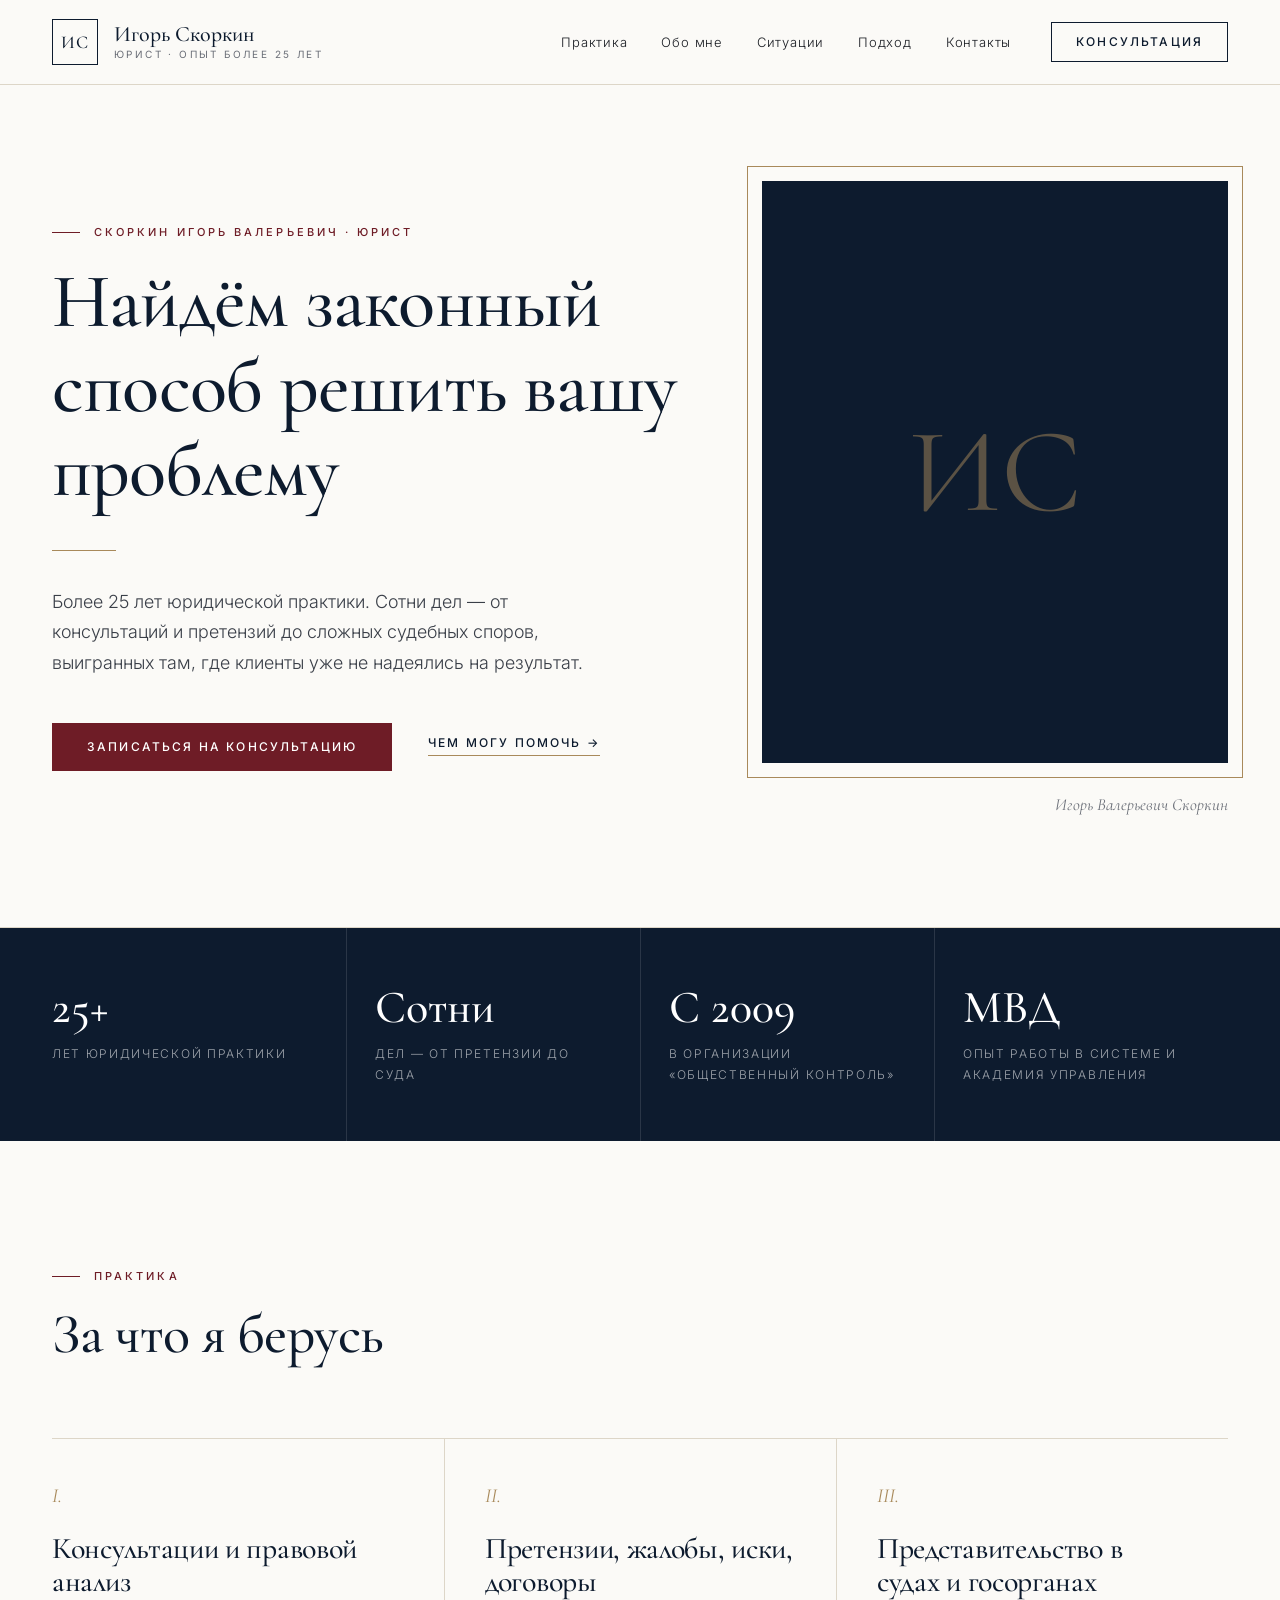
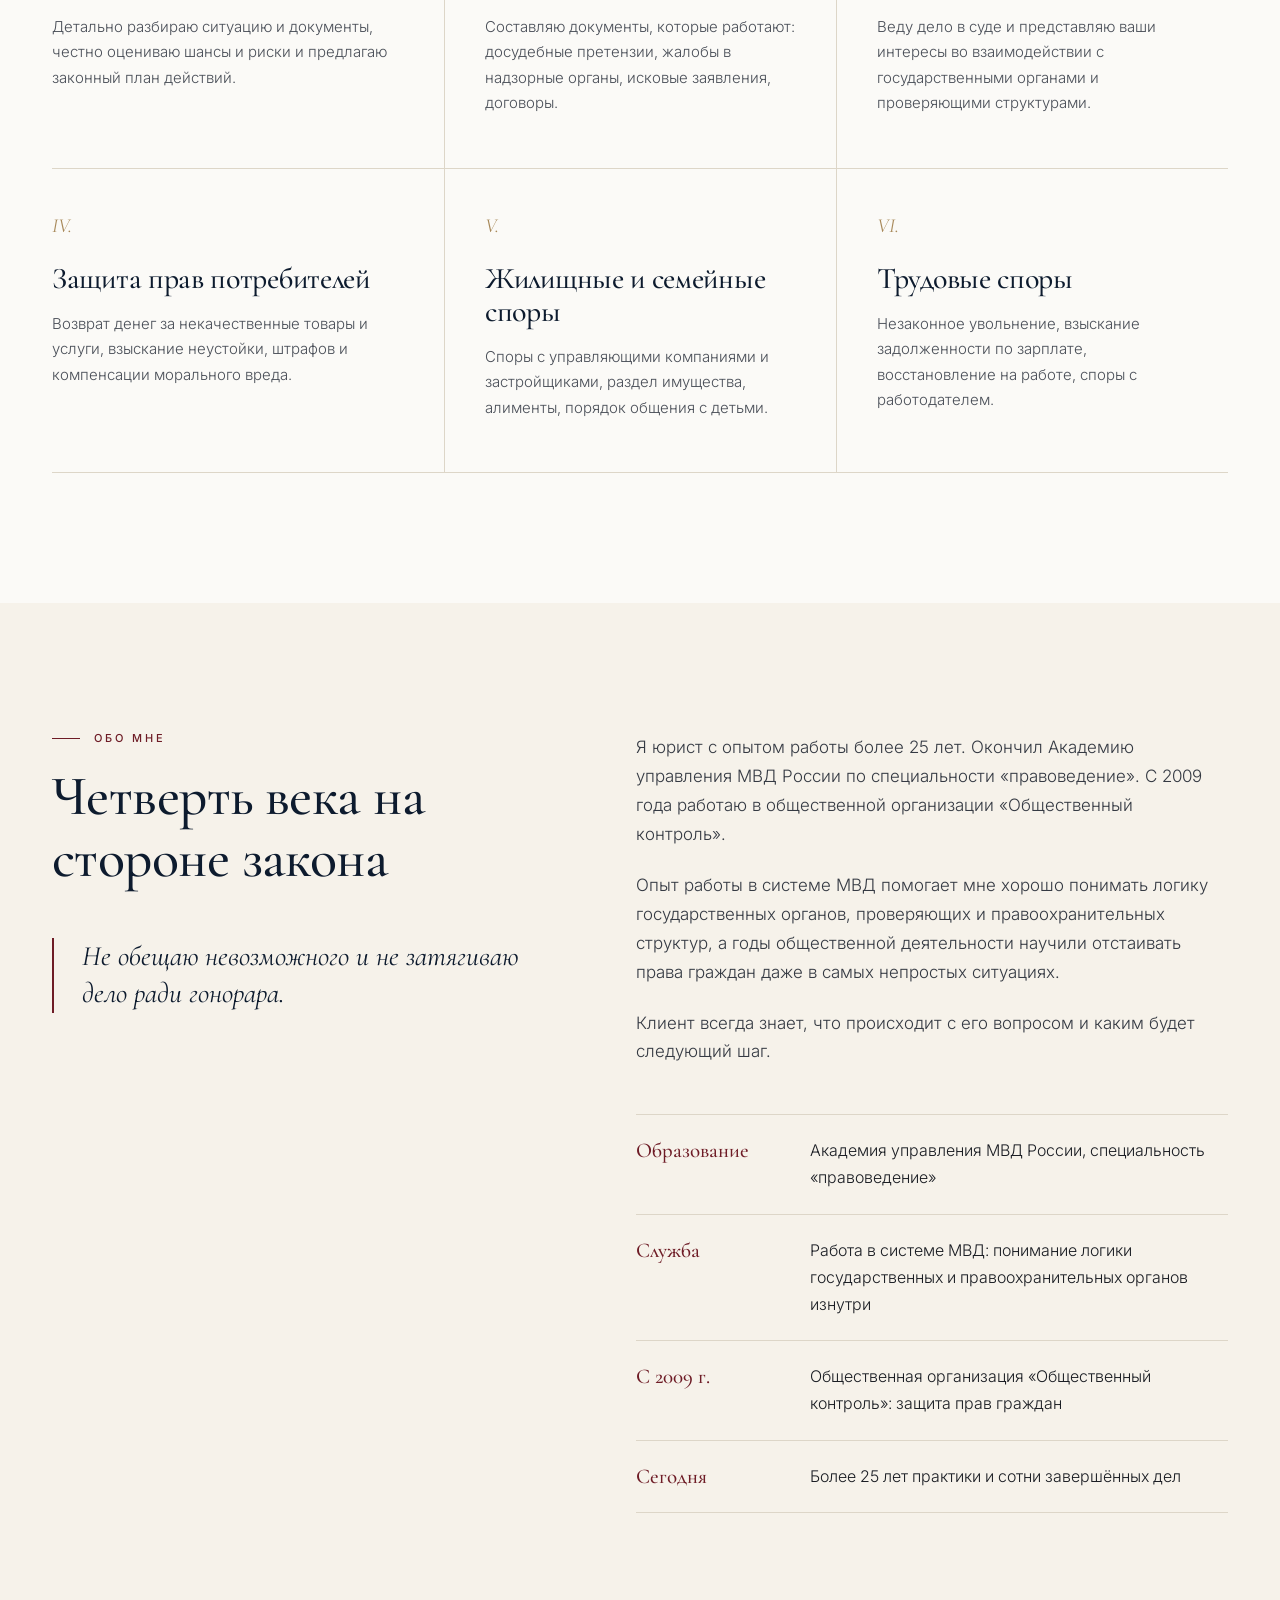
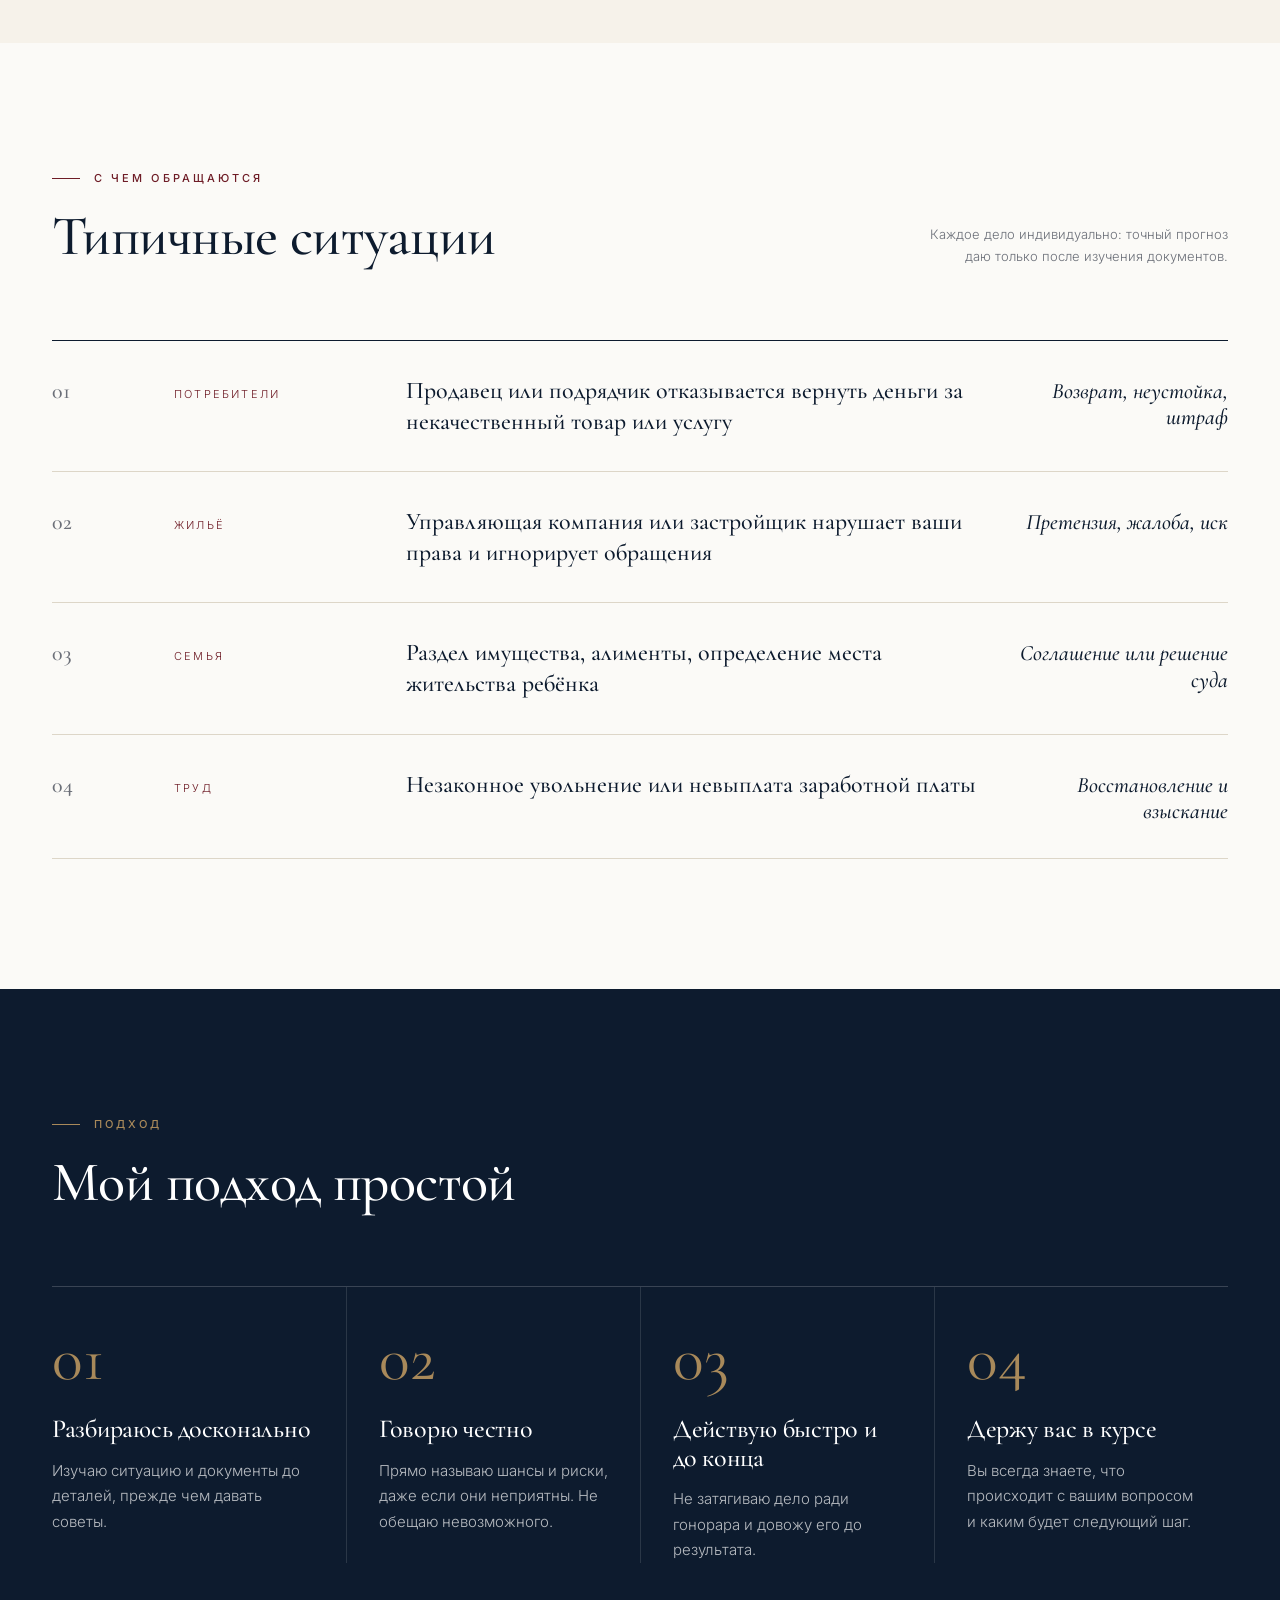
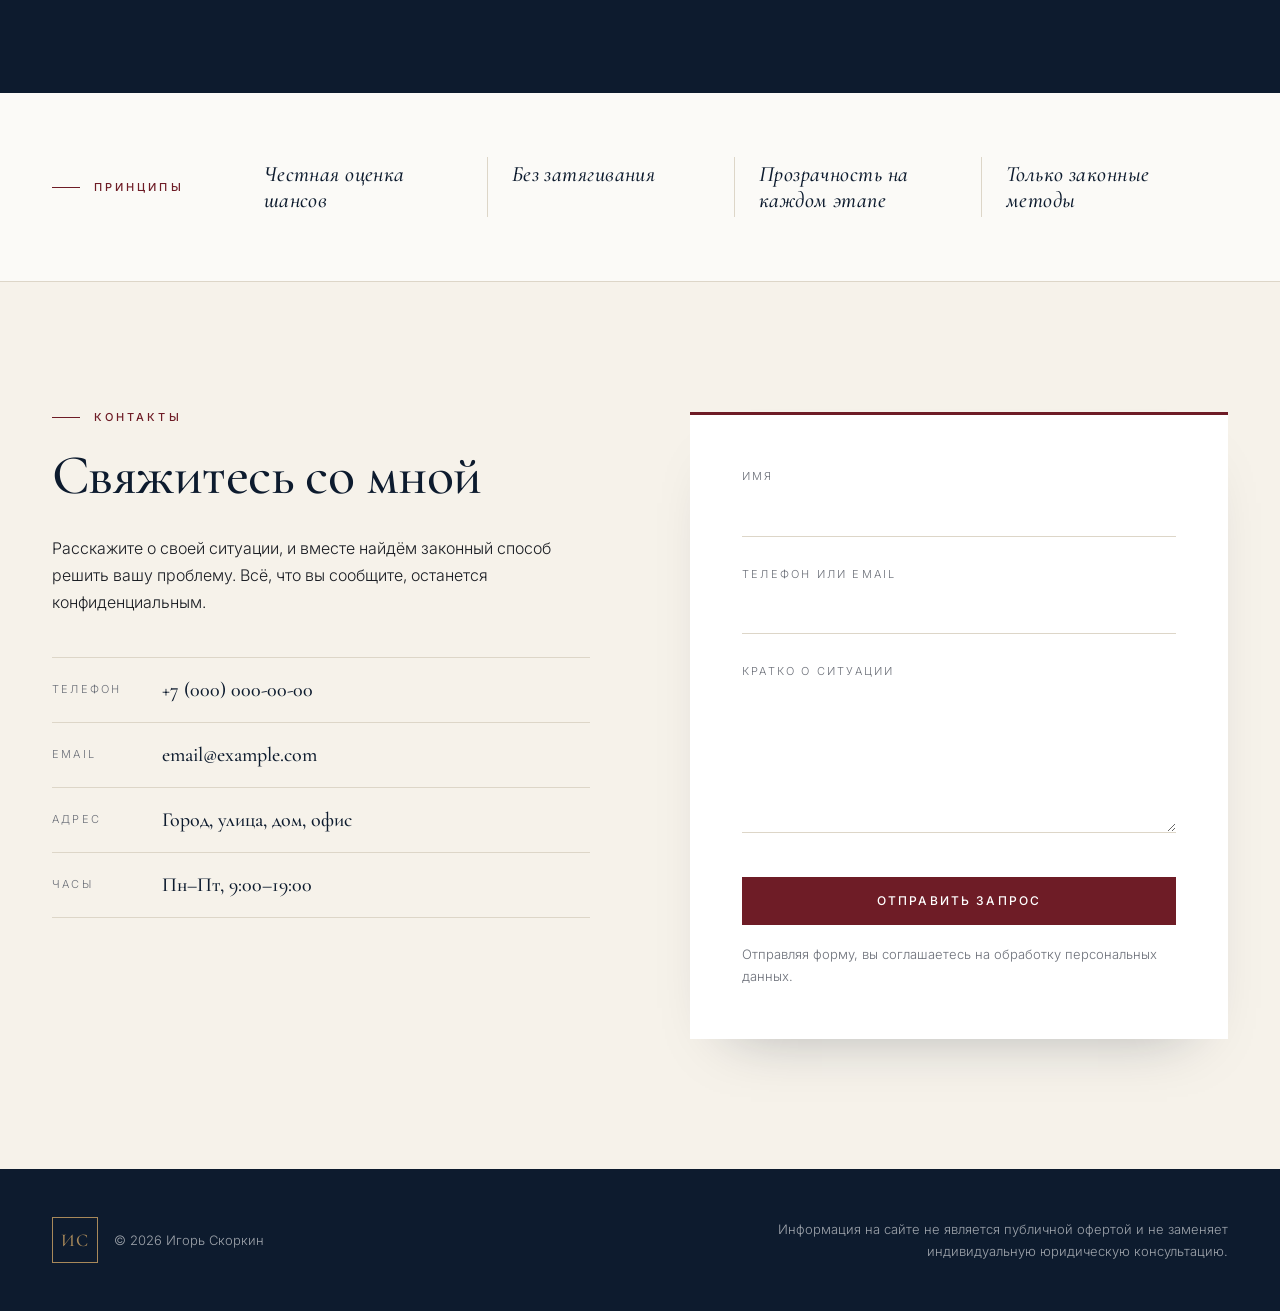
==== index.html @ c6e3b571 "Сайт юриста Скоркина И. В. и админ-панель Co-Authored-By: Claude Opus 5.5 <noreply@anthropic.com> Cl" ====
<!doctype html>
<html lang="ru">
<head>
  <meta charset="utf-8">
  <meta name="viewport" content="width=device-width, initial-scale=1">
  <title>Юрист</title>
  <meta name="description" content="">
  <link rel="preconnect" href="https://fonts.googleapis.com">
  <link rel="preconnect" href="https://fonts.gstatic.com" crossorigin>
  <link href="https://fonts.googleapis.com/css2?family=Cormorant+Garamond:ital,wght@0,400;0,500;0,600;1,400;1,500&family=Inter:wght@300;400;500;600&display=swap" rel="stylesheet">
  <link rel="stylesheet" href="styles.css">
</head>
<body>
  <header class="topbar" id="top">
    <div class="wrap topbar__inner">
      <a href="#top" class="brand">
        <span class="brand__mono" data-bind="brand.monogram"></span>
        <span class="brand__text">
          <span class="brand__name" data-bind="brand.name"></span>
          <span class="brand__tag" data-bind="brand.tagline"></span>
        </span>
      </a>
      <nav class="nav" id="nav">
        <a href="#practice">Практика</a>
        <a href="#about">Обо мне</a>
        <a href="#cases">Ситуации</a>
        <a href="#approach">Подход</a>
        <a href="#contact">Контакты</a>
      </nav>
      <a class="btn btn--ghost topbar__cta" href="#contact">Консультация</a>
      <button class="burger" aria-label="Меню" id="burger"><span></span><span></span></button>
    </div>
  </header>

  <main>
    <section class="hero">
      <div class="wrap hero__grid">
        <div class="hero__copy">
          <p class="eyebrow" data-bind="hero.eyebrow"></p>
          <h1 class="hero__title" data-bind="hero.title"></h1>
          <div class="rule rule--accent"></div>
          <p class="hero__lead" data-bind="hero.lead"></p>
          <div class="hero__actions">
            <a class="btn btn--primary" href="#contact" data-bind="hero.cta_primary"></a>
            <a class="link-arrow" href="#practice" data-bind="hero.cta_secondary"></a>
          </div>
        </div>
        <figure class="hero__portrait">
          <div class="portrait">
            <img id="portrait" alt="" data-bind-src="hero.photo">
            <div class="portrait__fallback" data-bind="brand.monogram"></div>
          </div>
          <figcaption data-bind="hero.photo_caption"></figcaption>
        </figure>
      </div>
    </section>

    <section class="stats">
      <div class="wrap stats__grid" id="stats"></div>
    </section>

    <section class="section" id="practice">
      <div class="wrap">
        <div class="section__head">
          <p class="eyebrow" data-bind="practice.eyebrow"></p>
          <h2 data-bind="practice.title"></h2>
        </div>
        <div class="practice" id="practice-list"></div>
      </div>
    </section>

    <section class="section section--ivory" id="about">
      <div class="wrap about">
        <div class="about__side">
          <p class="eyebrow" data-bind="about.eyebrow"></p>
          <h2 data-bind="about.title"></h2>
          <blockquote class="quote" data-bind="about.quote"></blockquote>
        </div>
        <div class="about__main">
          <div id="about-text" class="prose"></div>
          <ol class="timeline" id="credentials"></ol>
        </div>
      </div>
    </section>

    <section class="section" id="cases">
      <div class="wrap">
        <div class="section__head section__head--split">
          <div>
            <p class="eyebrow" data-bind="cases.eyebrow"></p>
            <h2 data-bind="cases.title"></h2>
          </div>
          <p class="muted small" data-bind="cases.note"></p>
        </div>
        <div class="cases" id="cases-list"></div>
      </div>
    </section>

    <section class="section section--navy" id="approach">
      <div class="wrap">
        <div class="section__head">
          <p class="eyebrow eyebrow--light" data-bind="approach.eyebrow"></p>
          <h2 data-bind="approach.title"></h2>
        </div>
        <div class="steps" id="steps"></div>
      </div>
    </section>

    <section class="recognition">
      <div class="wrap recognition__inner">
        <p class="eyebrow" data-bind="recognition.eyebrow"></p>
        <div class="recognition__list" id="recognition"></div>
      </div>
    </section>

    <section class="section section--ivory" id="contact">
      <div class="wrap contact">
        <div class="contact__info">
          <p class="eyebrow" data-bind="contact.eyebrow"></p>
          <h2 data-bind="contact.title"></h2>
          <p class="prose" data-bind="contact.text"></p>
          <dl class="contact__list">
            <dt>Телефон</dt><dd><a data-bind="brand.phone" data-bind-href="tel:brand.phone"></a></dd>
            <dt>Email</dt><dd><a data-bind="brand.email" data-bind-href="mailto:brand.email"></a></dd>
            <dt>Адрес</dt><dd data-bind="contact.address"></dd>
            <dt>Часы</dt><dd data-bind="contact.hours"></dd>
          </dl>
        </div>
        <form class="form" id="form">
          <label><span>Имя</span><input name="name" required autocomplete="name"></label>
          <label><span>Телефон или email</span><input name="contact" required></label>
          <label><span>Кратко о ситуации</span><textarea name="message" rows="5"></textarea></label>
          <button class="btn btn--primary" type="submit" data-bind="contact.form_button"></button>
          <p class="muted small">Отправляя форму, вы соглашаетесь на обработку персональных данных.</p>
        </form>
      </div>
    </section>
  </main>

  <footer class="footer">
    <div class="wrap footer__inner">
      <div class="footer__brand">
        <span class="brand__mono brand__mono--light" data-bind="brand.monogram"></span>
        <span>© <span id="year"></span> <span data-bind="brand.name"></span></span>
      </div>
      <p class="footer__disc" data-bind="footer.disclaimer"></p>
    </div>
  </footer>

  <script src="app.js"></script>
</body>
</html>
---- styles.css ----
/* Палитра: глубокий тёмно-синий, оксблад (бордо), слоновая кость, латунь */
:root {
  --navy: #0d1b2e;
  --navy-2: #142640;
  --oxblood: #6e1c26;
  --oxblood-2: #85232f;
  --brass: #a8895a;
  --ivory: #f6f2ea;
  --paper: #fbfaf7;
  --ink: #1a1d23;
  --muted: #6b6f78;
  --line: #ddd6c8;
  --serif: "Cormorant Garamond", "Times New Roman", serif;
  --sans: "Inter", system-ui, -apple-system, sans-serif;
}

* { box-sizing: border-box; }
html { scroll-behavior: smooth; }
body {
  margin: 0;
  background: var(--paper);
  color: var(--ink);
  font: 300 16px/1.7 var(--sans);
  -webkit-font-smoothing: antialiased;
}
img { max-width: 100%; display: block; }
a { color: inherit; }
.stat__value, .case__year, .timeline b, .step__num, .case__result, .contact__list dd { font-variant-numeric: lining-nums; }
h1, h2, h3 { font-family: var(--serif); font-weight: 500; line-height: 1.1; margin: 0; letter-spacing: -.01em; }
h2 { font-size: clamp(36px, 4.4vw, 56px); }

.wrap { max-width: 1240px; margin: 0 auto; padding: 0 32px; }
.muted { color: var(--muted); }
.small { font-size: 13px; }

.eyebrow {
  font: 500 11px/1 var(--sans);
  letter-spacing: .28em;
  text-transform: uppercase;
  color: var(--oxblood);
  margin: 0 0 22px;
  display: flex; align-items: center; gap: 14px;
}
.eyebrow::before { content: ""; width: 28px; height: 1px; background: currentColor; }
.eyebrow--light { color: var(--brass); }

.rule { height: 1px; background: var(--line); }
.rule--accent { width: 64px; background: var(--brass); margin: 36px 0; }

/* Кнопки */
.btn {
  display: inline-flex; align-items: center; justify-content: center;
  padding: 17px 34px;
  font: 500 12px/1 var(--sans); letter-spacing: .18em; text-transform: uppercase;
  text-decoration: none; border: 1px solid transparent; cursor: pointer;
  transition: background .3s, color .3s, border-color .3s;
}
.btn--primary { background: var(--oxblood); color: #fff; }
.btn--primary:hover { background: var(--navy); }
.btn--ghost { border-color: var(--navy); color: var(--navy); padding: 13px 24px; }
.btn--ghost:hover { background: var(--navy); color: #fff; }
.link-arrow {
  font: 500 12px/1 var(--sans); letter-spacing: .18em; text-transform: uppercase;
  text-decoration: none; color: var(--navy); padding-bottom: 6px; border-bottom: 1px solid var(--brass);
}
.link-arrow::after { content: " →"; }

/* Шапка */
.topbar {
  position: sticky; top: 0; z-index: 20;
  background: rgba(251, 250, 247, .94);
  backdrop-filter: blur(8px);
  border-bottom: 1px solid var(--line);
}
.topbar__inner { display: flex; align-items: center; gap: 40px; height: 84px; }
.brand { display: flex; align-items: center; gap: 16px; text-decoration: none; }
.brand__mono {
  width: 46px; height: 46px; display: grid; place-items: center;
  border: 1px solid var(--navy); color: var(--navy);
  font: 500 18px/1 var(--serif); letter-spacing: .06em;
}
.brand__mono--light { border-color: var(--brass); color: var(--brass); }
.brand__text { display: flex; flex-direction: column; }
.brand__name { font: 500 22px/1.1 var(--serif); color: var(--navy); }
.brand__tag { font: 400 10px/1.6 var(--sans); letter-spacing: .24em; text-transform: uppercase; color: var(--muted); }
.nav { display: flex; gap: 34px; margin-left: auto; }
.nav a { text-decoration: none; font-size: 13px; letter-spacing: .06em; color: var(--ink); position: relative; padding: 6px 0; }
.nav a::after { content: ""; position: absolute; left: 0; bottom: 0; width: 0; height: 1px; background: var(--oxblood); transition: width .3s; }
.nav a:hover::after { width: 100%; }
.burger { display: none; background: none; border: 0; width: 32px; height: 32px; cursor: pointer; margin-left: auto; }
.burger span { display: block; height: 1px; background: var(--navy); margin: 8px 0; }

/* Первый экран */
.hero { padding: 96px 0 110px; border-bottom: 1px solid var(--line); }
.hero__grid { display: grid; grid-template-columns: 1.15fr .85fr; gap: 80px; align-items: center; }
.hero__title { font-size: clamp(44px, 6vw, 84px); color: var(--navy); font-weight: 500; }
.hero__lead { font-size: 18px; color: #3a3f48; max-width: 540px; margin: 0 0 44px; }
.hero__actions { display: flex; align-items: center; gap: 36px; flex-wrap: wrap; }
.hero__portrait { margin: 0; }
.portrait {
  position: relative; aspect-ratio: 4 / 5; background: var(--navy);
  outline: 1px solid var(--brass); outline-offset: 14px;
}
.portrait img { width: 100%; height: 100%; object-fit: cover; position: relative; z-index: 1; filter: saturate(.92) contrast(1.03); }
.portrait__fallback {
  position: absolute; inset: 0; display: grid; place-items: center;
  font: 400 120px/1 var(--serif); color: var(--brass); opacity: .5;
}
.hero__portrait figcaption {
  margin-top: 30px; font: italic 400 17px/1.4 var(--serif); color: var(--muted); text-align: right;
}

/* Цифры */
.stats { background: var(--navy); color: #fff; }
.stats__grid { display: grid; grid-template-columns: repeat(4, 1fr); }
.stat { padding: 56px 28px; border-left: 1px solid rgba(255,255,255,.12); }
.stat:first-child { border-left: 0; padding-left: 0; }
.stat__value { font: 500 clamp(36px, 3.6vw, 50px)/1 var(--serif); color: #fff; }
.stat__label { margin-top: 14px; font-size: 12px; letter-spacing: .14em; text-transform: uppercase; color: rgba(255,255,255,.6); }

/* Секции */
.section { padding: 130px 0; }
.section--ivory { background: var(--ivory); }
.section--navy { background: var(--navy); color: #fff; }
.section__head { margin-bottom: 72px; max-width: 760px; }
.section__head h2 { color: var(--navy); }
.section--navy .section__head h2 { color: #fff; }
.section__head--split { max-width: none; display: flex; justify-content: space-between; align-items: end; gap: 40px; }
.section__head--split > p { max-width: 300px; text-align: right; margin: 0; }

/* Практика */
.practice { display: grid; grid-template-columns: repeat(3, 1fr); border-top: 1px solid var(--line); }
.practice__item {
  padding: 44px 40px 52px 0; border-bottom: 1px solid var(--line);
  transition: background .3s;
}
.practice__item:not(:nth-child(3n+1)) { padding-left: 40px; border-left: 1px solid var(--line); }
.practice__num { font: italic 400 20px/1 var(--serif); color: var(--brass); }
.practice__item h3 { font-size: 30px; color: var(--navy); margin: 22px 0 16px; }
.practice__item p { margin: 0; color: #4a4f58; font-size: 15px; }

/* Обо мне */
.about { display: grid; grid-template-columns: .9fr 1.1fr; gap: 100px; }
.about h2 { color: var(--navy); }
.quote {
  margin: 48px 0 0; padding-left: 28px; border-left: 2px solid var(--oxblood);
  font: italic 400 28px/1.35 var(--serif); color: var(--navy);
}
.prose p { margin: 0 0 22px; font-size: 17px; color: #353a43; }
.timeline { list-style: none; margin: 48px 0 0; padding: 0; border-top: 1px solid var(--line); }
.timeline li { display: grid; grid-template-columns: 150px 1fr; gap: 24px; padding: 22px 0; border-bottom: 1px solid var(--line); }
.timeline b { font: 500 21px/1.3 var(--serif); color: var(--oxblood); }

/* Дела */
.cases { border-top: 1px solid var(--navy); }
.case {
  display: grid; grid-template-columns: 90px 200px 1fr 220px; gap: 32px; align-items: baseline;
  padding: 34px 0; border-bottom: 1px solid var(--line); transition: padding .3s, background .3s;
}
.case:hover { background: var(--ivory); padding-left: 16px; padding-right: 16px; }
.case__year { font: 500 22px/1 var(--serif); color: var(--muted); }
.case__area { font-size: 11px; letter-spacing: .2em; text-transform: uppercase; color: var(--oxblood); }
.case__title { font: 500 24px/1.3 var(--serif); color: var(--navy); }
.case__result { text-align: right; font: italic 500 22px/1.2 var(--serif); color: var(--navy); }

/* Подход */
.steps { display: grid; grid-template-columns: repeat(4, 1fr); gap: 0; border-top: 1px solid rgba(255,255,255,.18); }
.step { padding: 40px 32px 0 0; }
.step + .step { padding-left: 32px; border-left: 1px solid rgba(255,255,255,.12); }
.step__num { font: 400 64px/1 var(--serif); color: var(--brass); }
.step h3 { font-size: 26px; margin: 24px 0 14px; }
.step p { margin: 0; color: rgba(255,255,255,.7); font-size: 15px; }

/* Признание */
.recognition { padding: 64px 0; border-bottom: 1px solid var(--line); }
.recognition__inner { display: flex; align-items: center; gap: 56px; flex-wrap: wrap; }
.recognition__inner .eyebrow { margin: 0; }
.recognition__list { display: grid; grid-template-columns: repeat(4, 1fr); flex: 1; min-width: 0; }
.recognition__list span + span { border-left: 1px solid var(--line); }
.recognition__list span { padding: 4px 24px; }
.recognition__list span { font: italic 500 22px/1.2 var(--serif); color: var(--navy); letter-spacing: .02em; }

/* Контакты */
.contact { display: grid; grid-template-columns: 1fr 1fr; gap: 100px; }
.contact h2 { color: var(--navy); margin-bottom: 28px; }
.contact__list { display: grid; grid-template-columns: 110px 1fr; margin: 40px 0 0; border-top: 1px solid var(--line); }
.contact__list dt, .contact__list dd { margin: 0; padding: 18px 0; border-bottom: 1px solid var(--line); }
.contact__list dt { font-size: 11px; letter-spacing: .2em; text-transform: uppercase; color: var(--muted); padding-top: 22px; }
.contact__list dd { font: 500 20px/1.4 var(--serif); color: var(--navy); }
.contact__list a { text-decoration: none; }
.form { background: #fff; padding: 52px; border-top: 3px solid var(--oxblood); box-shadow: 0 30px 60px -40px rgba(13,27,46,.35); }
.form label { display: block; margin-bottom: 28px; }
.form label span { display: block; font-size: 11px; letter-spacing: .2em; text-transform: uppercase; color: var(--muted); margin-bottom: 8px; }
.form input, .form textarea {
  width: 100%; border: 0; border-bottom: 1px solid var(--line); background: transparent;
  font: 400 17px/1.5 var(--sans); color: var(--ink); padding: 8px 0; outline: none; resize: vertical;
}
.form input:focus, .form textarea:focus { border-bottom-color: var(--navy); }
.form .btn { width: 100%; margin-top: 8px; }
.form .small { margin: 18px 0 0; }

/* Подвал */
.footer { background: var(--navy); color: rgba(255,255,255,.6); padding: 48px 0; font-size: 13px; }
.footer__inner { display: flex; justify-content: space-between; align-items: center; gap: 32px; flex-wrap: wrap; }
.footer__brand { display: flex; align-items: center; gap: 16px; }
.footer__disc { margin: 0; max-width: 520px; text-align: right; }

/* Появление при прокрутке */
.reveal { opacity: 0; transform: translateY(18px); transition: opacity .9s ease, transform .9s ease; }
.reveal.is-in { opacity: 1; transform: none; }

/* Адаптив */
@media (max-width: 1080px) {
  .nav, .topbar__cta { display: none; }
  .burger { display: block; }
  .nav.is-open {
    display: flex; flex-direction: column; gap: 0;
    position: absolute; top: 84px; left: 0; right: 0; background: var(--paper);
    border-bottom: 1px solid var(--line); padding: 8px 32px 20px;
  }
  .nav.is-open a { padding: 14px 0; border-bottom: 1px solid var(--line); }
  .hero__grid, .about, .contact { grid-template-columns: 1fr; gap: 64px; }
  .hero__portrait { max-width: 460px; }
  .practice { grid-template-columns: 1fr 1fr; }
  .practice__item, .practice__item:not(:nth-child(3n+1)) { padding: 40px 32px 44px 0; border-left: 0; }
  .practice__item:nth-child(2n) { padding-left: 32px; border-left: 1px solid var(--line); }
  .steps { grid-template-columns: 1fr 1fr; gap: 0 0; }
  .step:nth-child(3) { padding-left: 0; border-left: 0; }
  .case { grid-template-columns: 70px 1fr; gap: 8px 20px; }
  .recognition__list { grid-template-columns: 1fr 1fr; flex-basis: 100%; }
  .recognition__list span { padding: 14px 20px 14px 0; border-left: 0 !important; border-bottom: 1px solid var(--line); }
  .case__title, .case__result { grid-column: 2; text-align: left; }
}
@media (max-width: 680px) {
  .wrap { padding: 0 16px; }
  .topbar__inner { height: 72px; }
  .nav.is-open { top: 72px; padding: 8px 16px 20px; }
  .brand__mono { width: 40px; height: 40px; font-size: 16px; }
  .brand__name { font-size: 19px; }
  .hero { padding: 56px 0 72px; }
  .section { padding: 84px 0; }
  .section__head { margin-bottom: 48px; }
  .section__head--split { flex-direction: column; align-items: start; }
  .section__head--split > p { text-align: left; }
  .stats__grid { grid-template-columns: 1fr 1fr; }
  .stat, .stat:first-child { padding: 32px 16px 32px 0; border-left: 0; }
  .stat:nth-child(2n) { padding-left: 16px; border-left: 1px solid rgba(255,255,255,.12); }
  .practice, .steps { grid-template-columns: 1fr; }
  .practice__item, .practice__item:nth-child(2n) { padding: 36px 0; border-left: 0; }
  .step, .step + .step { padding: 32px 0; border-left: 0; border-bottom: 1px solid rgba(255,255,255,.12); }
  .case { grid-template-columns: 1fr; }
  .case__title, .case__result { grid-column: 1; }
  .timeline li { grid-template-columns: 1fr; gap: 4px; }
  .form { padding: 32px 22px; }
  .contact__list { grid-template-columns: 1fr; }
  .contact__list dt { border-bottom: 0; padding-bottom: 0; }
  .footer__disc { text-align: left; }
  .portrait { outline-offset: 8px; }
}
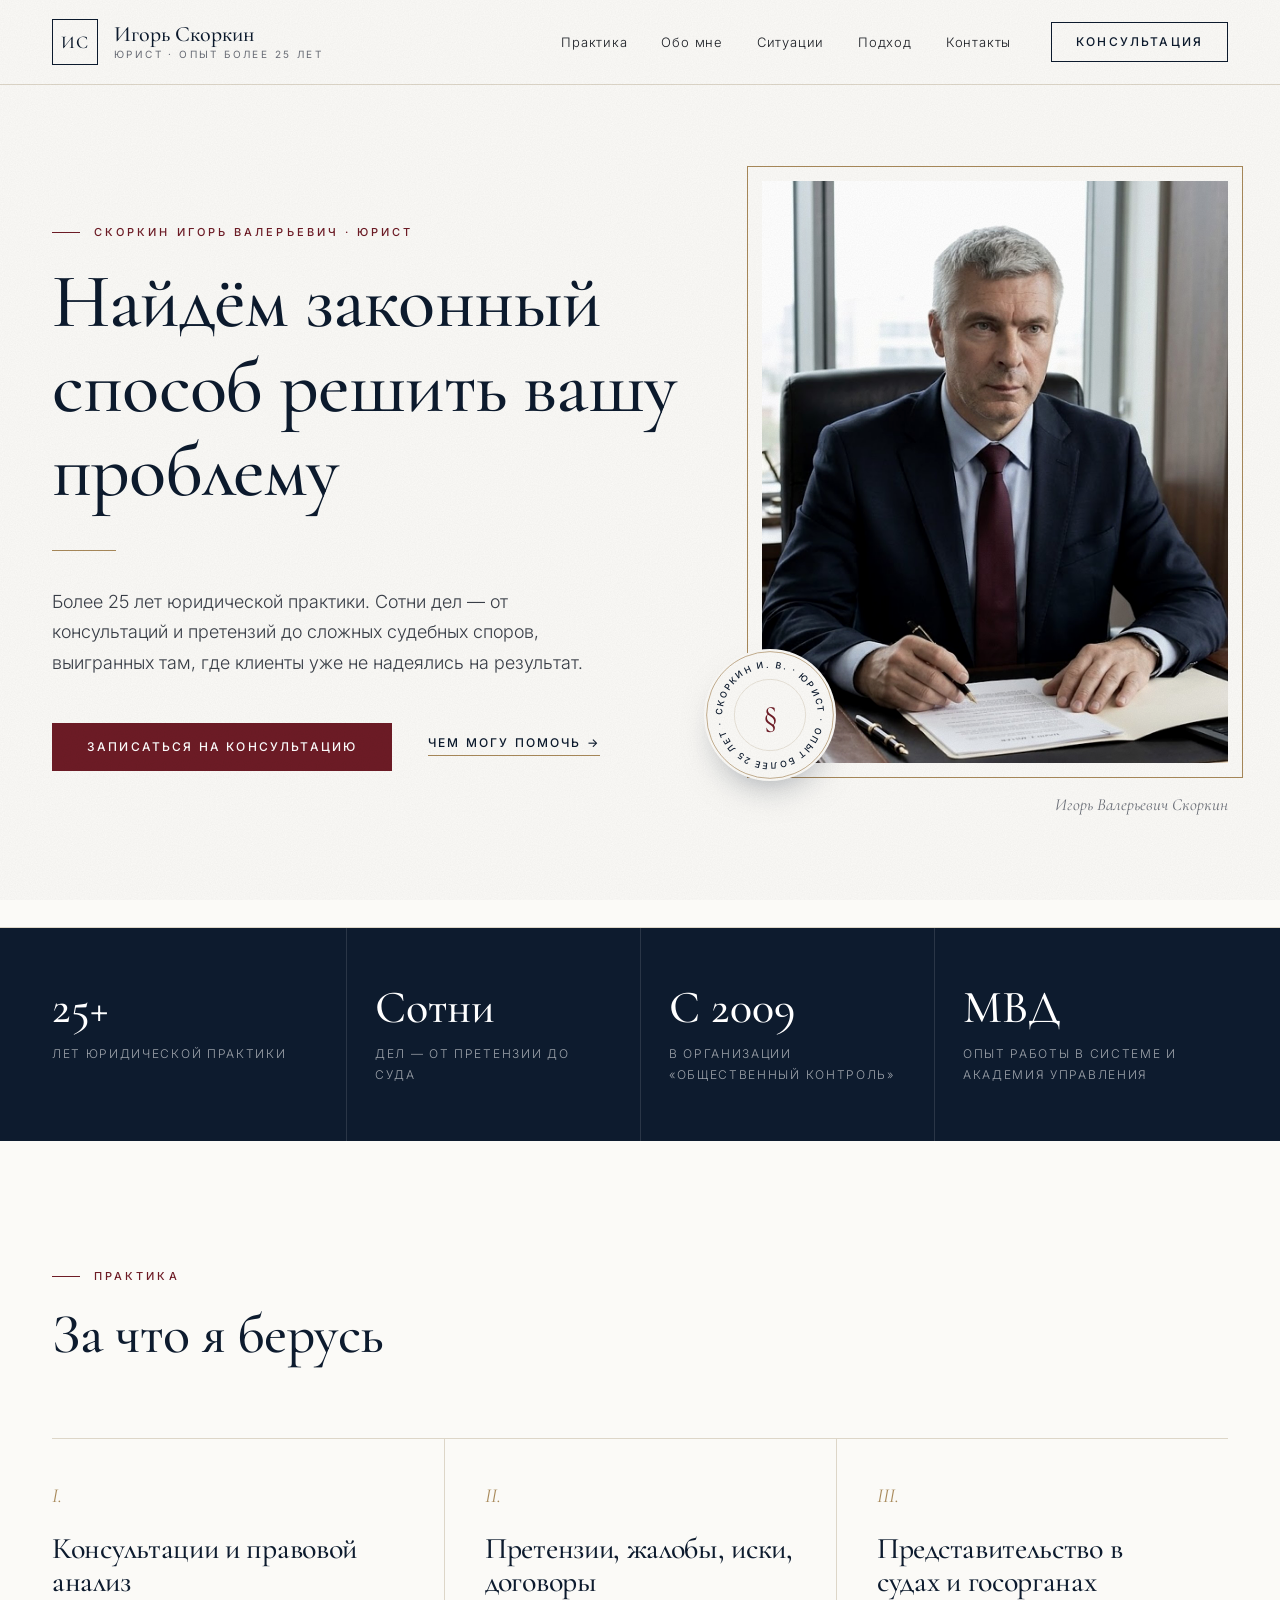
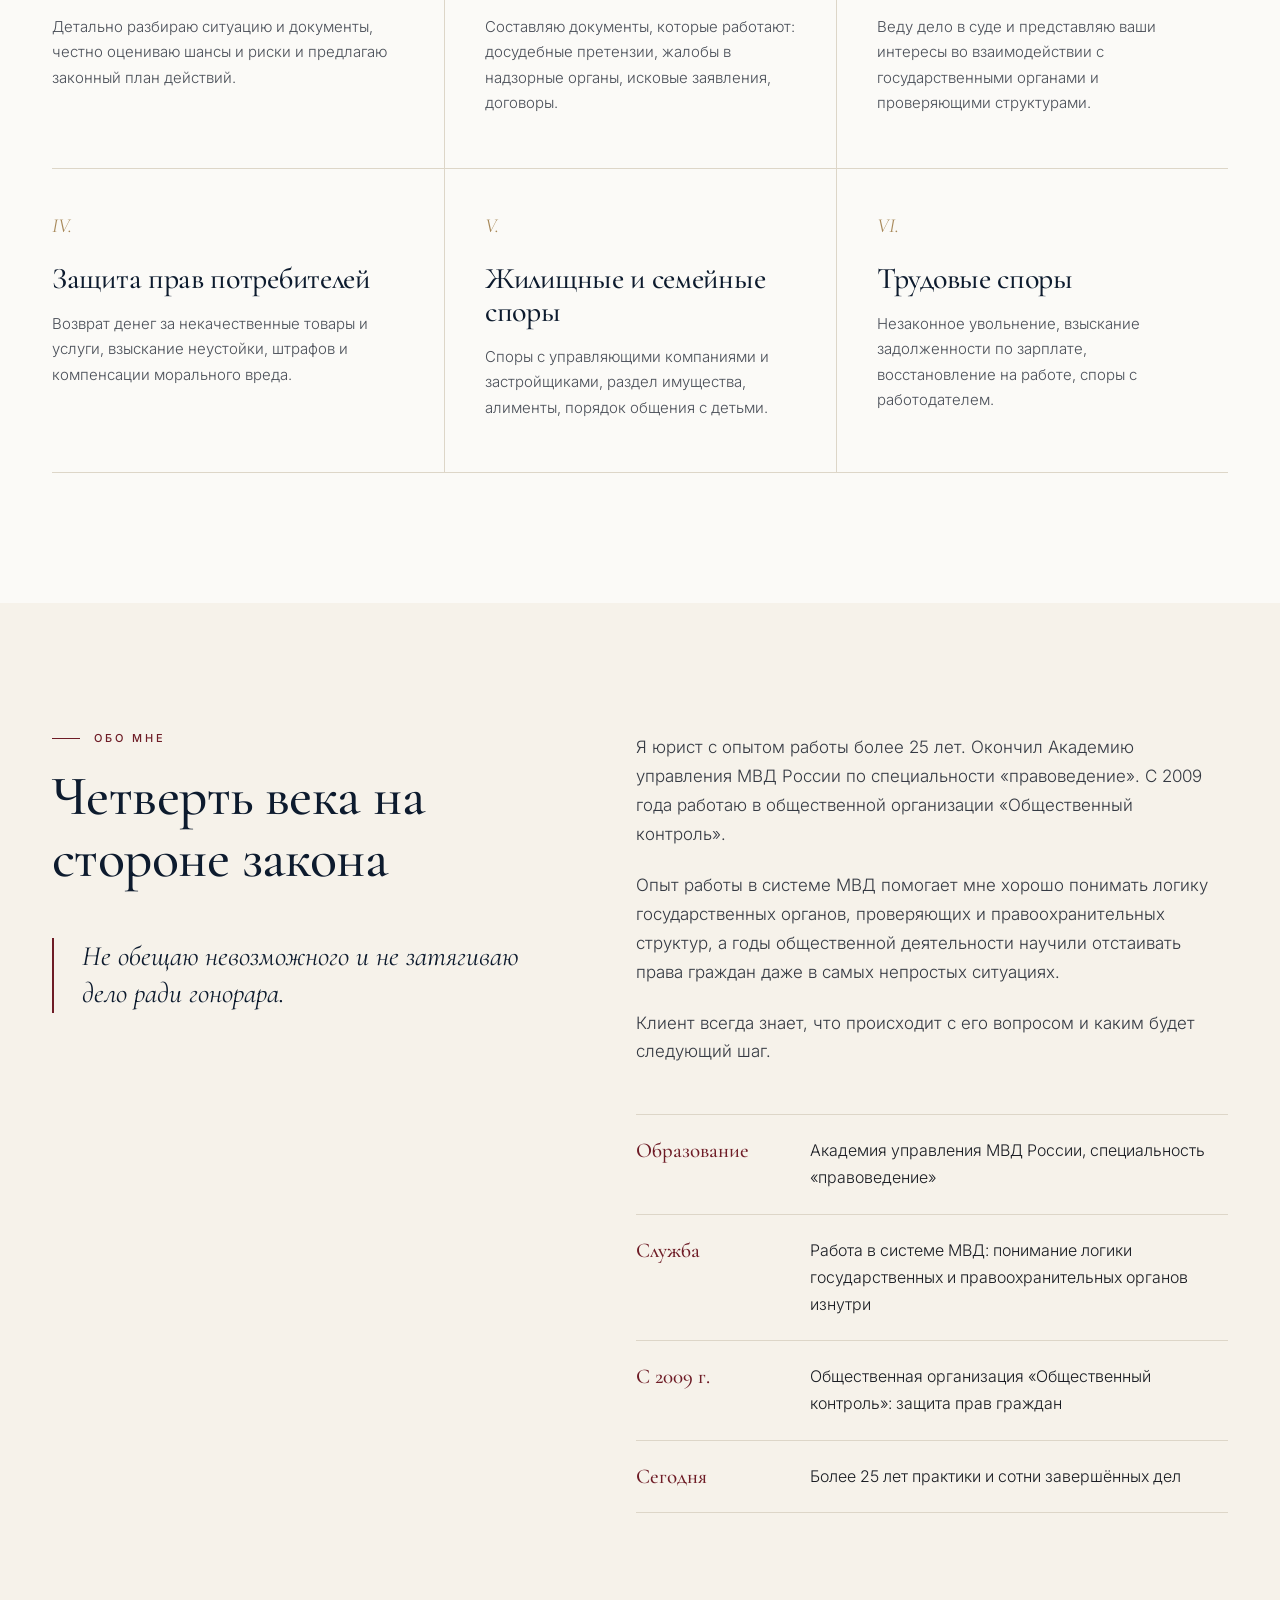
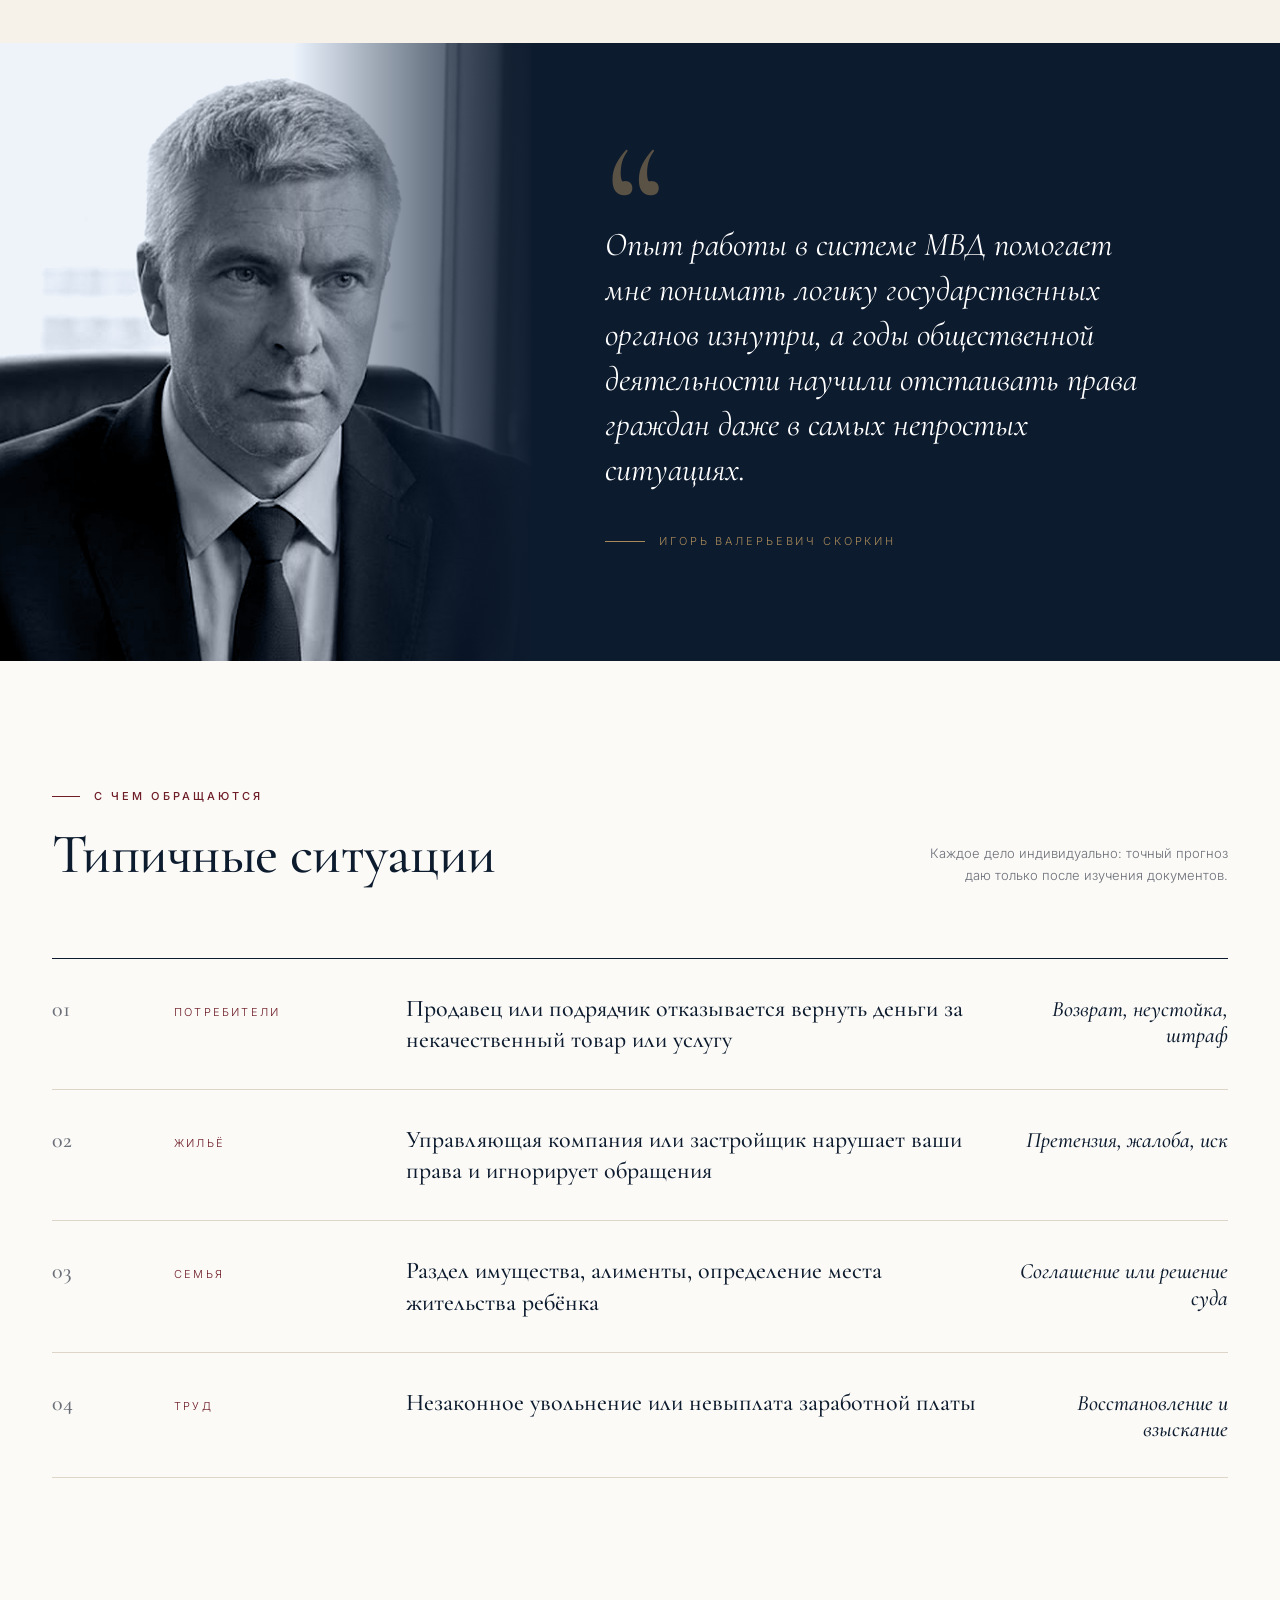
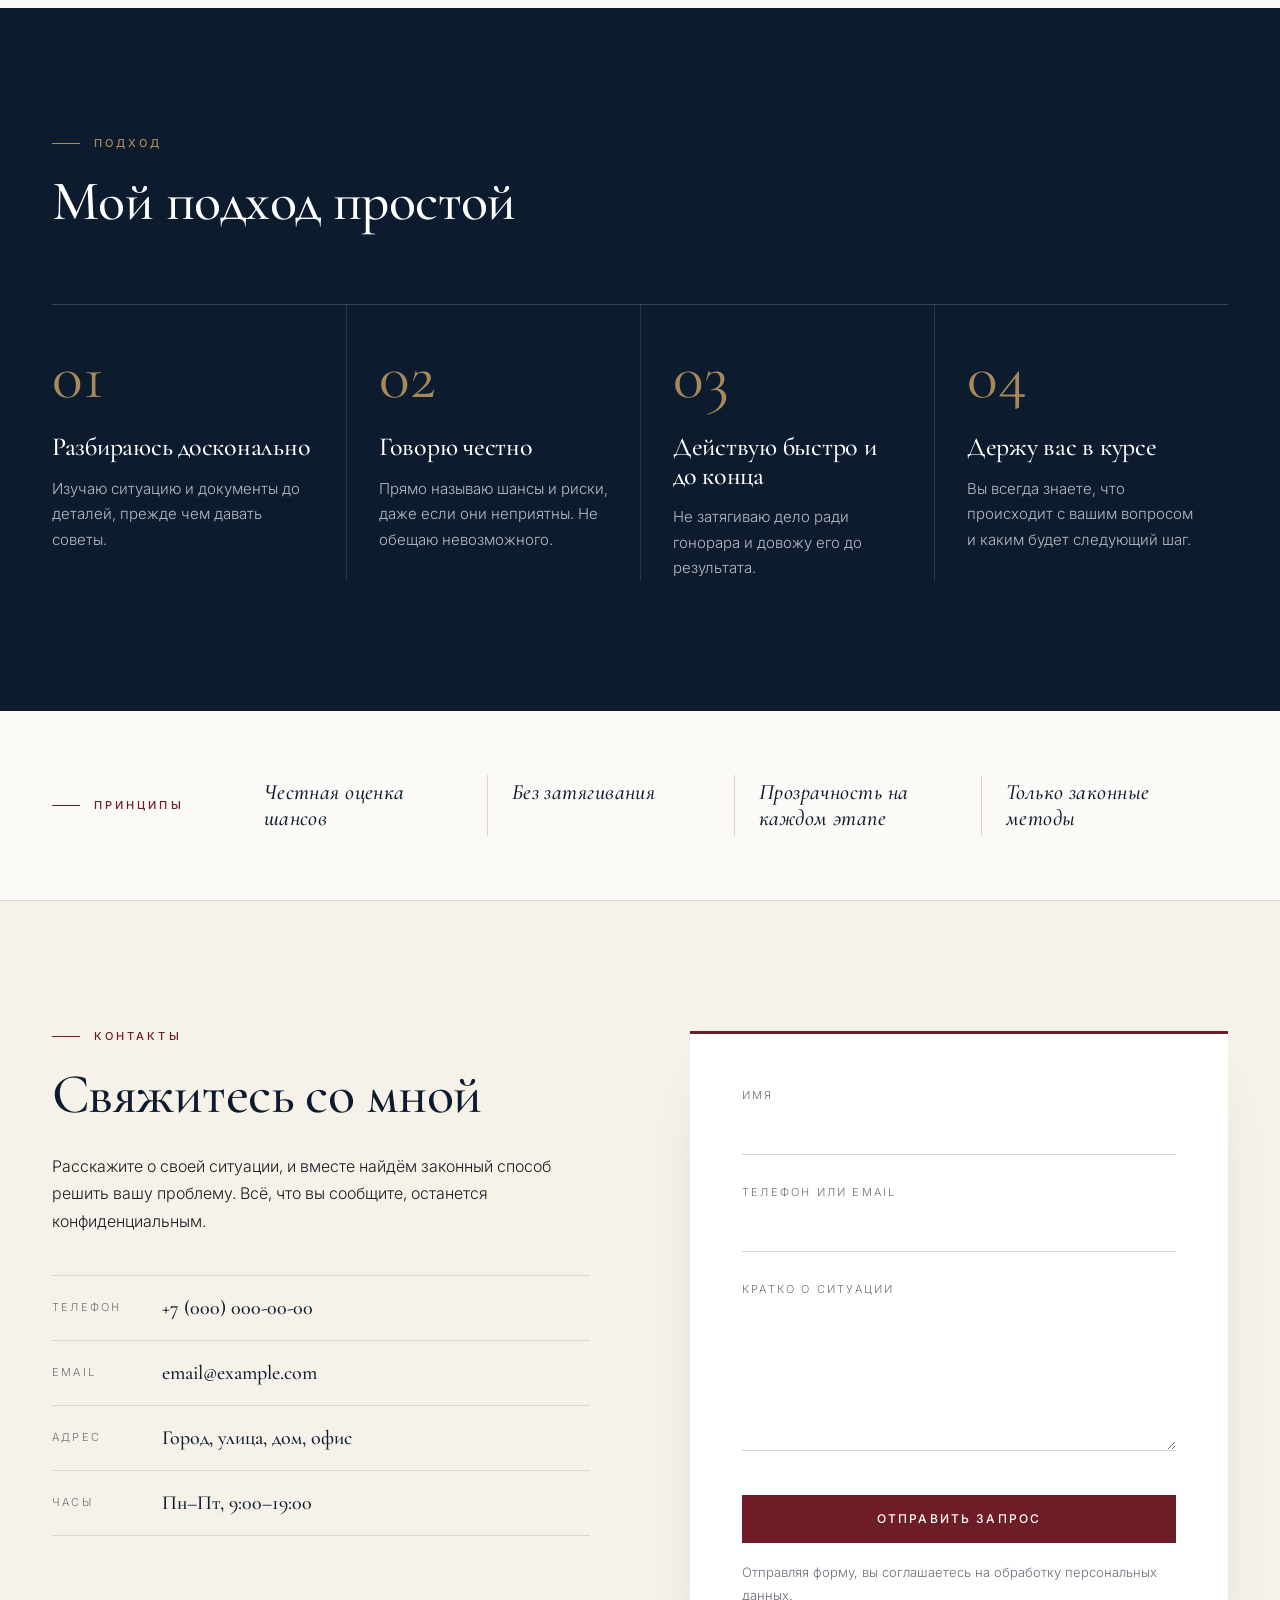
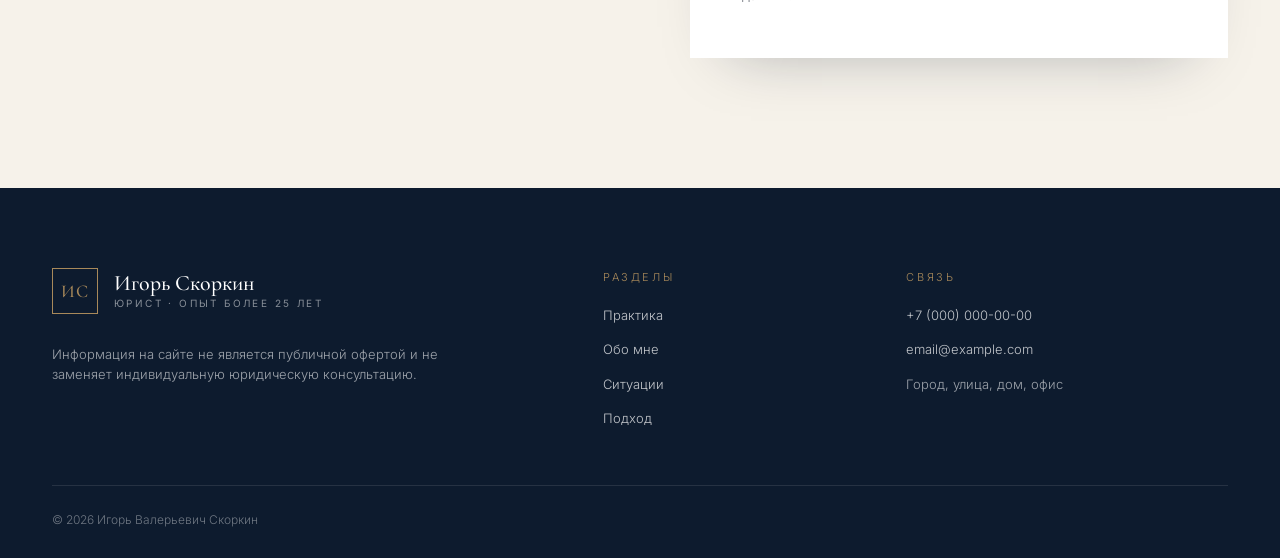
==== commit 6c28b439: "Доработать визуал: печать на портрете, цитата с крупным портретом, подвал, мобильная панель - кругла" ====
--- a/index.html
+++ b/index.html
@@ -2,7 +2,8 @@
 <html lang="ru">
 <head>
   <meta charset="utf-8">
-  <meta name="viewport" content="width=device-width, initial-scale=1">
+  <meta name="viewport" content="width=device-width, initial-scale=1, viewport-fit=cover">
+  <meta name="theme-color" content="#fbfaf7">
   <title>Юрист</title>
   <meta name="description" content="">
   <link rel="preconnect" href="https://fonts.googleapis.com">
@@ -50,6 +51,13 @@
             <img id="portrait" alt="" data-bind-src="hero.photo">
             <div class="portrait__fallback" data-bind="brand.monogram"></div>
           </div>
+          <svg class="seal" viewBox="0 0 200 200" aria-hidden="true">
+            <defs><path id="seal-path" d="M100,100 m-72,0 a72,72 0 1,1 144,0 a72,72 0 1,1 -144,0"/></defs>
+            <circle cx="100" cy="100" r="96" class="seal__ring"/>
+            <circle cx="100" cy="100" r="54" class="seal__ring seal__ring--in"/>
+            <text class="seal__text"><textPath href="#seal-path" id="seal-text"></textPath></text>
+            <text x="100" y="117" text-anchor="middle" class="seal__mark">§</text>
+          </svg>
           <figcaption data-bind="hero.photo_caption"></figcaption>
         </figure>
       </div>
@@ -80,6 +88,15 @@
           <div id="about-text" class="prose"></div>
           <ol class="timeline" id="credentials"></ol>
         </div>
+      </div>
+    </section>
+
+    <section class="band">
+      <div class="band__photo"><img id="band-photo" alt="" loading="lazy"></div>
+      <div class="band__body">
+        <span class="band__mark">“</span>
+        <blockquote class="band__quote" data-bind="band.quote"></blockquote>
+        <p class="band__author" data-bind="band.author"></p>
       </div>
     </section>
 
@@ -122,6 +139,7 @@
           <dl class="contact__list">
             <dt>Телефон</dt><dd><a data-bind="brand.phone" data-bind-href="tel:brand.phone"></a></dd>
             <dt>Email</dt><dd><a data-bind="brand.email" data-bind-href="mailto:brand.email"></a></dd>
+            <dt class="js-messengers">Мессенджеры</dt><dd class="js-messengers messengers" id="messengers"></dd>
             <dt>Адрес</dt><dd data-bind="contact.address"></dd>
             <dt>Часы</dt><dd data-bind="contact.hours"></dd>
           </dl>
@@ -138,14 +156,38 @@
   </main>
 
   <footer class="footer">
-    <div class="wrap footer__inner">
-      <div class="footer__brand">
-        <span class="brand__mono brand__mono--light" data-bind="brand.monogram"></span>
-        <span>© <span id="year"></span> <span data-bind="brand.name"></span></span>
+    <div class="wrap footer__grid">
+      <div class="footer__col footer__col--brand">
+        <a href="#top" class="brand brand--light">
+          <span class="brand__mono brand__mono--light" data-bind="brand.monogram"></span>
+          <span class="brand__text">
+            <span class="brand__name" data-bind="brand.name"></span>
+            <span class="brand__tag" data-bind="brand.tagline"></span>
+          </span>
+        </a>
+        <p class="footer__disc" data-bind="footer.disclaimer"></p>
       </div>
-      <p class="footer__disc" data-bind="footer.disclaimer"></p>
+      <nav class="footer__col">
+        <p class="footer__title">Разделы</p>
+        <a href="#practice">Практика</a>
+        <a href="#about">Обо мне</a>
+        <a href="#cases">Ситуации</a>
+        <a href="#approach">Подход</a>
+      </nav>
+      <div class="footer__col">
+        <p class="footer__title">Связь</p>
+        <a data-bind="brand.phone" data-bind-href="tel:brand.phone"></a>
+        <a data-bind="brand.email" data-bind-href="mailto:brand.email"></a>
+        <span data-bind="contact.address"></span>
+      </div>
     </div>
+    <div class="wrap"><div class="footer__bottom">© <span id="year"></span> <span data-bind="hero.photo_caption"></span></div></div>
   </footer>
+
+  <div class="mbar">
+    <a class="mbar__call" data-bind-href="tel:brand.phone">Позвонить</a>
+    <a class="mbar__cta" href="#contact">Консультация</a>
+  </div>
 
   <script src="app.js"></script>
 </body>
--- a/styles.css
+++ b/styles.css
@@ -68,8 +68,7 @@
 /* Шапка */
 .topbar {
   position: sticky; top: 0; z-index: 20;
-  background: rgba(251, 250, 247, .94);
-  backdrop-filter: blur(8px);
+  background: var(--paper);
   border-bottom: 1px solid var(--line);
 }
 .topbar__inner { display: flex; align-items: center; gap: 40px; height: 84px; }
@@ -257,3 +256,120 @@
   .footer__disc { text-align: left; }
   .portrait { outline-offset: 8px; }
 }
+
+/* ---------- Доработки визуала ---------- */
+
+/* Едва заметное зерно бумаги */
+body::before {
+  content: ""; position: fixed; inset: 0; z-index: 100; pointer-events: none; opacity: .045;
+  background-image: url("data:image/svg+xml,%3Csvg xmlns='http://www.w3.org/2000/svg' width='180' height='180'%3E%3Cfilter id='n'%3E%3CfeTurbulence type='fractalNoise' baseFrequency='.85' numOctaves='3' stitchTiles='stitch'/%3E%3CfeColorMatrix values='0 0 0 0 0 0 0 0 0 0 0 0 0 0 0 0 0 0 .9 0'/%3E%3C/filter%3E%3Crect width='100%25' height='100%25' filter='url(%23n)'/%3E%3C/svg%3E");
+}
+
+/* Шапка ужимается при прокрутке */
+.topbar__inner { transition: height .35s ease; }
+.topbar.is-scrolled { box-shadow: 0 10px 30px -24px rgba(13,27,46,.5); }
+.topbar.is-scrolled .topbar__inner { height: 68px; }
+
+/* Первый экран: мягкое появление */
+.hero__copy > *, .hero__portrait { animation: rise 1.1s cubic-bezier(.2,.7,.2,1) both; }
+.hero__copy > :nth-child(2) { animation-delay: .08s; }
+.hero__copy > :nth-child(3) { animation-delay: .16s; }
+.hero__copy > :nth-child(4) { animation-delay: .24s; }
+.hero__copy > :nth-child(5) { animation-delay: .32s; }
+.hero__portrait { animation-delay: .2s; }
+@keyframes rise { from { opacity: 0; transform: translateY(22px); } to { opacity: 1; transform: none; } }
+
+/* Печать на портрете */
+.hero__portrait { position: relative; }
+.seal {
+  position: absolute; left: -58px; bottom: 36px; width: 132px; height: 132px; z-index: 2;
+  background: var(--paper); border-radius: 50%;
+  box-shadow: 0 18px 40px -22px rgba(13,27,46,.55);
+  animation: rise 1.1s .5s both;
+}
+.seal__ring { fill: none; stroke: var(--brass); stroke-width: 1; }
+.seal__ring--in { stroke: var(--line); }
+.seal__text { transform-box: view-box; transform-origin: 50% 50%; animation: spin 60s linear infinite; font: 500 13.4px var(--sans); letter-spacing: .21em; text-transform: uppercase; fill: var(--navy); }
+.seal__mark { font: 400 50px var(--serif); fill: var(--oxblood); }
+@keyframes spin { to { transform: rotate(360deg); } }
+
+/* Направления: линия при наведении */
+.practice__item { position: relative; }
+.practice__item::before {
+  content: ""; position: absolute; top: -1px; left: 0; width: 0; height: 2px; background: var(--oxblood);
+  transition: width .5s cubic-bezier(.2,.7,.2,1);
+}
+.practice__item:not(:nth-child(3n+1))::before { left: 40px; }
+.practice__item:hover::before { width: 64px; }
+.practice__item h3 { transition: color .3s; }
+.practice__item:hover h3 { color: var(--oxblood); }
+
+/* Баннер с цитатой и крупным портретом */
+.band { display: grid; grid-template-columns: 5fr 7fr; background: var(--navy); color: #fff; min-height: 560px; }
+.band__photo { position: relative; overflow: hidden; }
+.band__photo img { position: absolute; inset: 0; width: 100%; height: 100%; object-fit: cover; object-position: 50% 25%; filter: grayscale(1) contrast(1.08) brightness(.95); }
+.band__photo::after { content: ""; position: absolute; inset: 0; background: linear-gradient(90deg, rgba(13,27,46,0) 55%, var(--navy)); mix-blend-mode: normal; }
+.band__photo::before { content: ""; position: absolute; inset: 0; z-index: 1; background: var(--navy); mix-blend-mode: color; opacity: .55; }
+.band__body { padding: 110px 9vw 110px 72px; display: flex; flex-direction: column; justify-content: center; position: relative; }
+.band__mark { font: 400 180px/0.6 var(--serif); color: var(--brass); opacity: .5; height: 70px; }
+.band__quote { margin: 0; font: italic 400 clamp(26px, 2.6vw, 38px)/1.35 var(--serif); color: #fff; max-width: 720px; }
+.band__author { margin: 40px 0 0; font-size: 11px; letter-spacing: .26em; text-transform: uppercase; color: var(--brass); display: flex; align-items: center; gap: 14px; }
+.band__author::before { content: ""; width: 40px; height: 1px; background: currentColor; }
+.band--nophoto { grid-template-columns: 1fr; }
+.band--nophoto .band__photo { display: none; }
+
+/* Мессенджеры */
+.messengers { display: flex; gap: 20px; flex-wrap: wrap; }
+.messengers a { border-bottom: 1px solid var(--brass); }
+
+/* Подвал */
+.footer { padding: 80px 0 0; }
+.footer__grid { display: grid; grid-template-columns: 2fr 1fr 1.3fr; gap: 56px; padding-bottom: 56px; }
+.footer__col { display: flex; flex-direction: column; gap: 12px; }
+.footer__col a { text-decoration: none; color: rgba(255,255,255,.75); transition: color .2s; width: fit-content; }
+.footer__col a:hover { color: #fff; }
+.footer__title { margin: 0 0 6px; font-size: 11px; letter-spacing: .24em; text-transform: uppercase; color: var(--brass); }
+.brand--light .brand__name { color: #fff; }
+.brand--light .brand__tag { color: rgba(255,255,255,.5); }
+.footer .footer__disc { text-align: left; margin-top: 18px; max-width: 420px; line-height: 1.6; }
+.footer__bottom { border-top: 1px solid rgba(255,255,255,.1); padding-top: 24px; padding-bottom: 28px; font-size: 12px; color: rgba(255,255,255,.4); }
+
+/* Мобильная панель действий */
+.mbar { display: none; }
+
+@media (max-width: 1080px) {
+  .band { grid-template-columns: 1fr 1fr; }
+  .band__body { padding: 80px 40px; }
+  .practice__item:not(:nth-child(3n+1))::before { left: 0; }
+  .practice__item:nth-child(2n)::before { left: 32px; }
+}
+@media (max-width: 680px) {
+  .seal { width: 96px; height: 96px; left: auto; right: -6px; bottom: auto; top: -28px; }
+  .band { grid-template-columns: 1fr; min-height: 0; }
+  .band__photo { height: 420px; }
+  .band__photo::after { background: linear-gradient(180deg, rgba(13,27,46,0) 50%, var(--navy)); }
+  .band__body { padding: 8px 16px 72px; }
+  .band__mark { font-size: 120px; height: 46px; }
+  .practice__item::before, .practice__item:nth-child(2n)::before { left: 0; }
+  .footer { padding-top: 56px; }
+  .footer__grid { grid-template-columns: 1fr; gap: 36px; }
+  .footer__bottom { padding-bottom: 96px; }
+  .mbar {
+    display: grid; grid-template-columns: 1fr 1.4fr; gap: 8px;
+    position: fixed; left: 0; right: 0; bottom: 0; z-index: 30;
+    padding: 10px 12px calc(10px + env(safe-area-inset-bottom));
+    background: var(--paper); border-top: 1px solid var(--line);
+    transform: translateY(110%); transition: transform .35s ease;
+  }
+  .show-mbar .mbar { transform: none; }
+  .mbar a {
+    display: flex; align-items: center; justify-content: center; height: 48px; text-decoration: none;
+    font: 500 11px/1 var(--sans); letter-spacing: .16em; text-transform: uppercase;
+  }
+  .mbar__call { border: 1px solid var(--navy); color: var(--navy); }
+  .mbar__cta { background: var(--oxblood); color: #fff; }
+}
+@media (prefers-reduced-motion: reduce) {
+  *, *::before, *::after { animation: none !important; transition: none !important; }
+  .reveal { opacity: 1; transform: none; }
+}
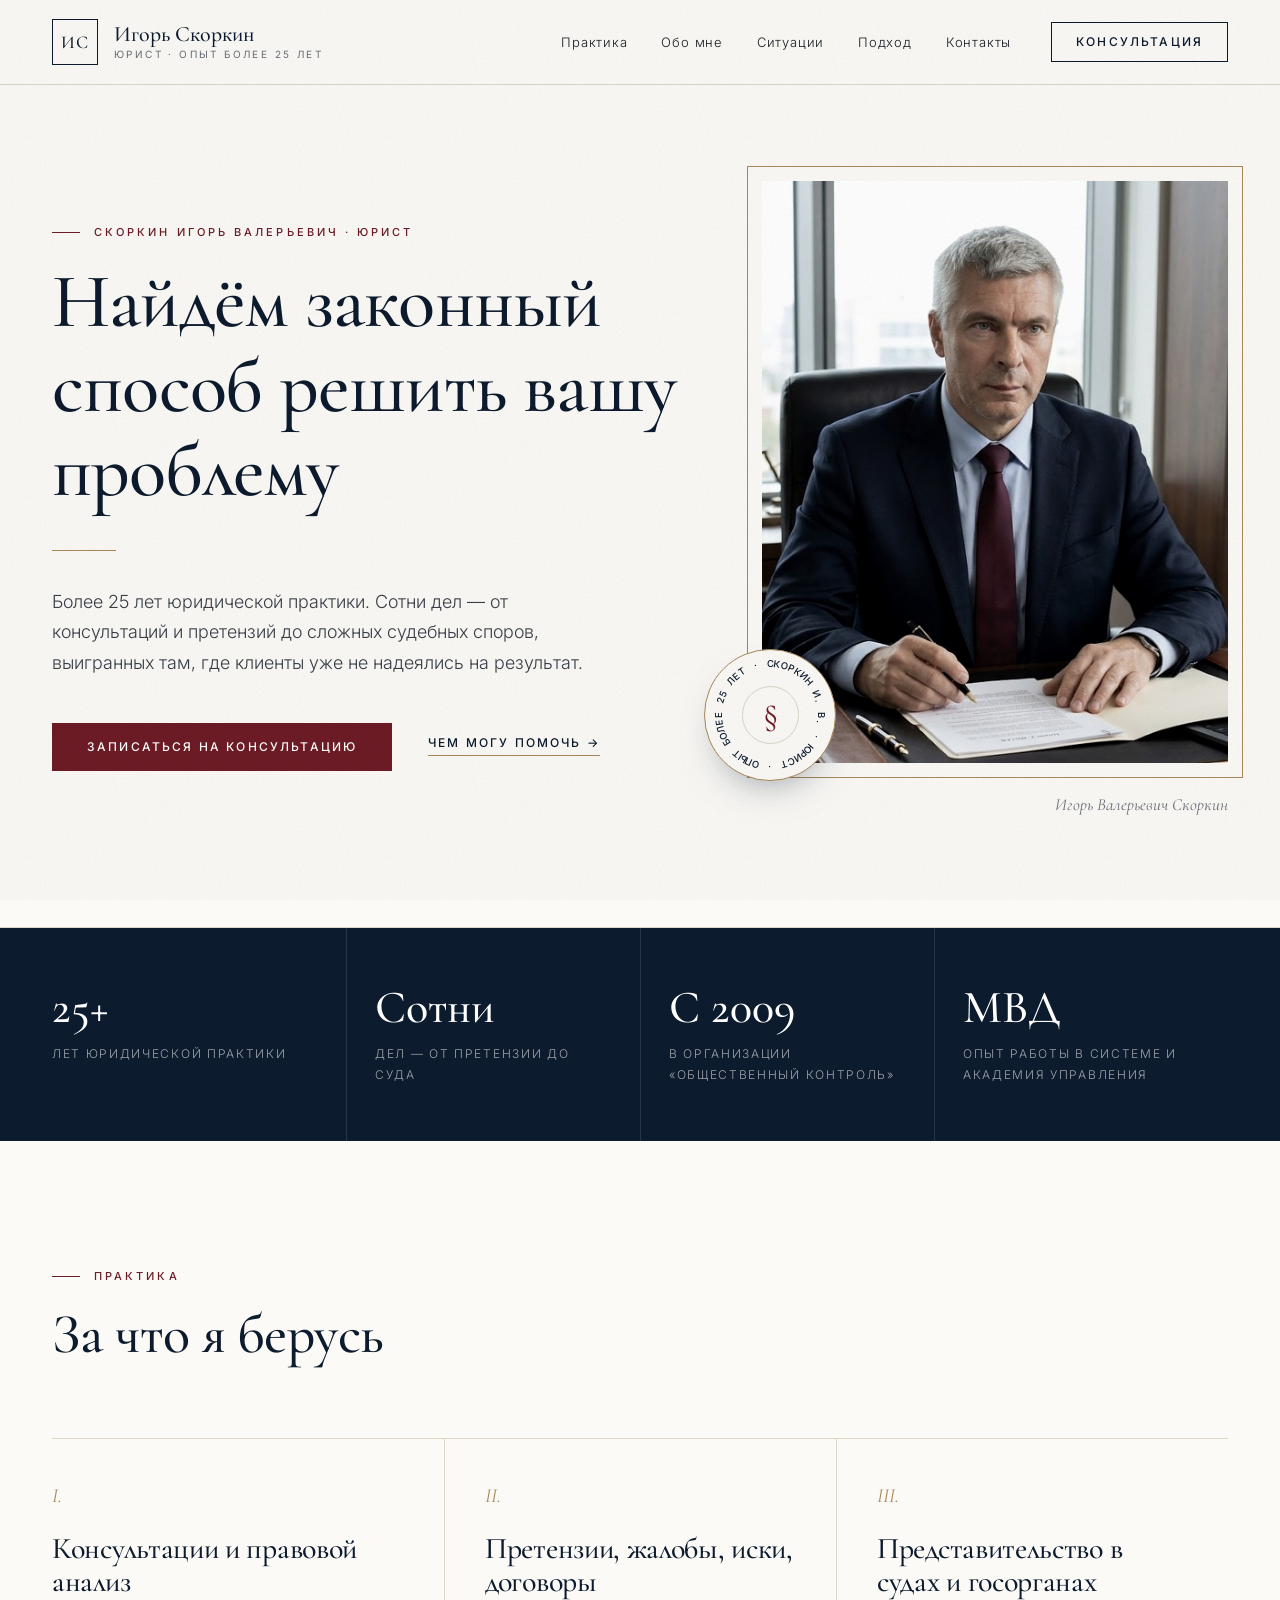
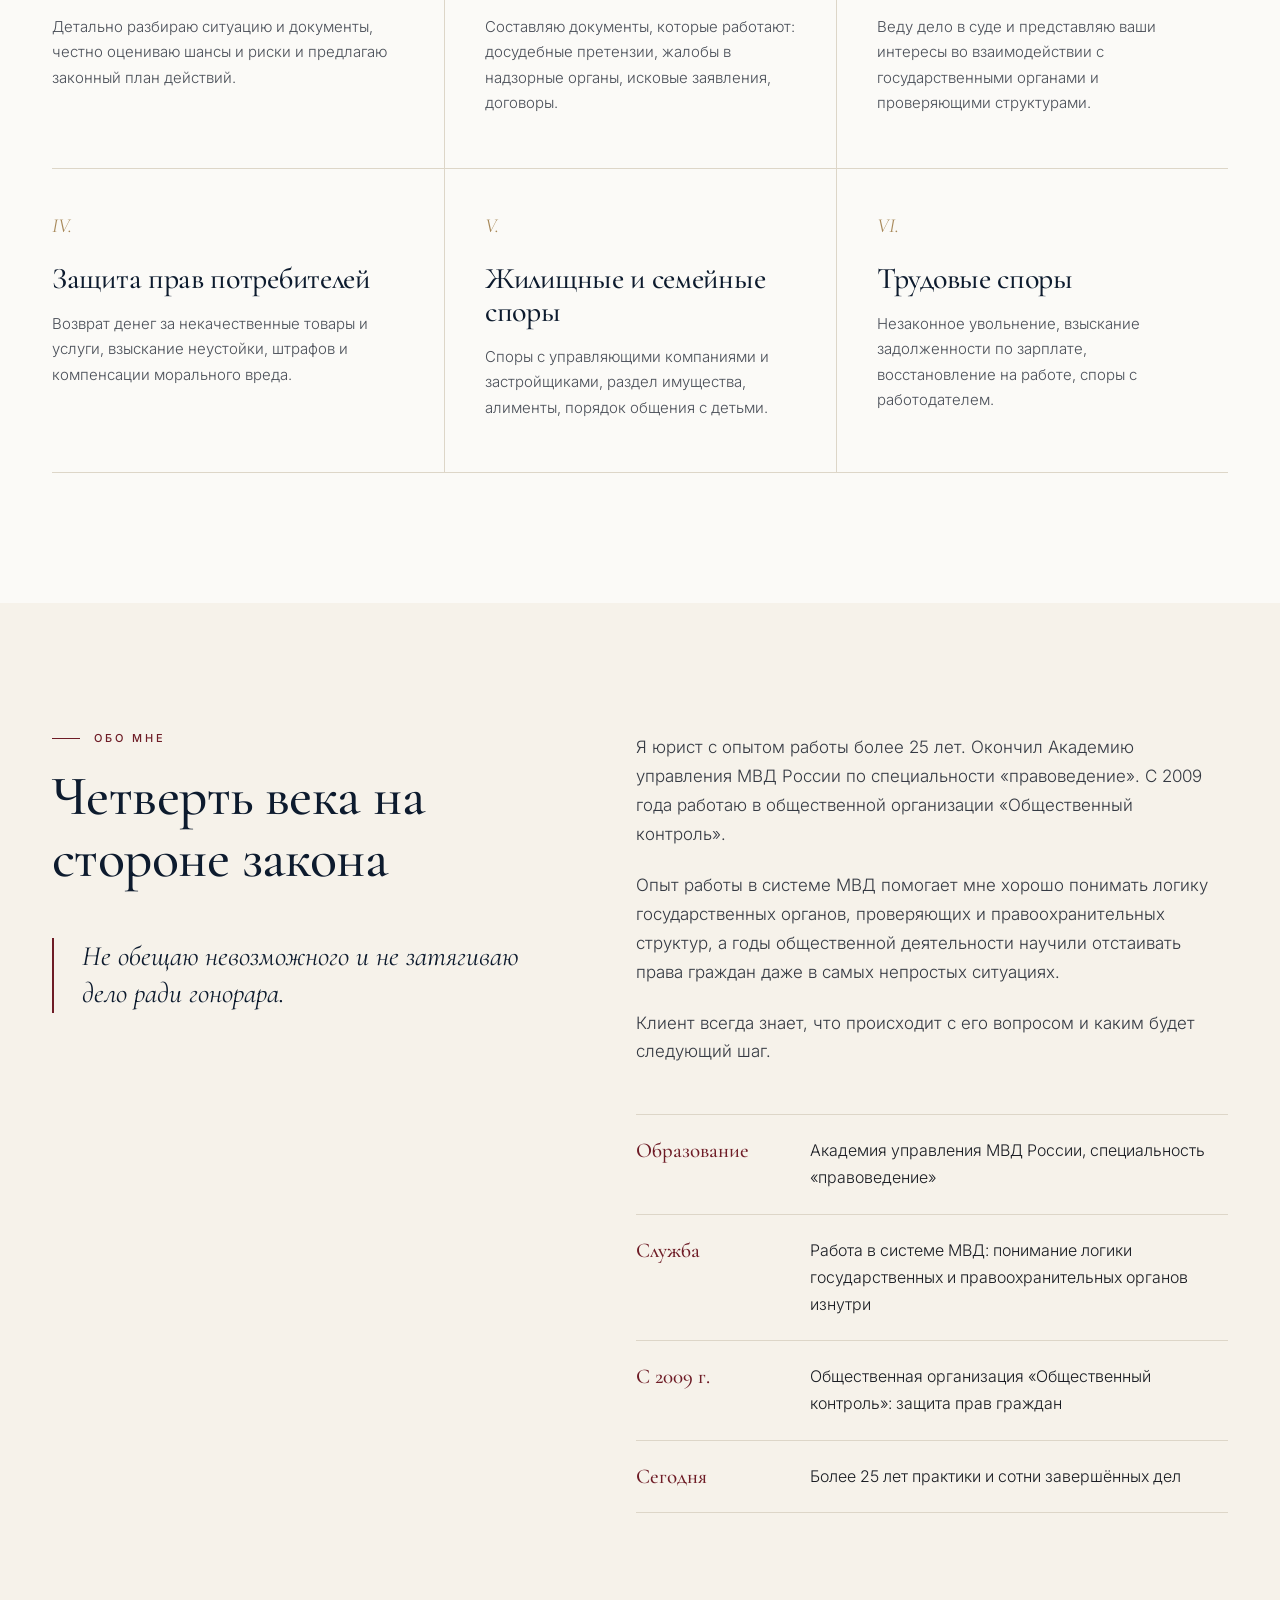
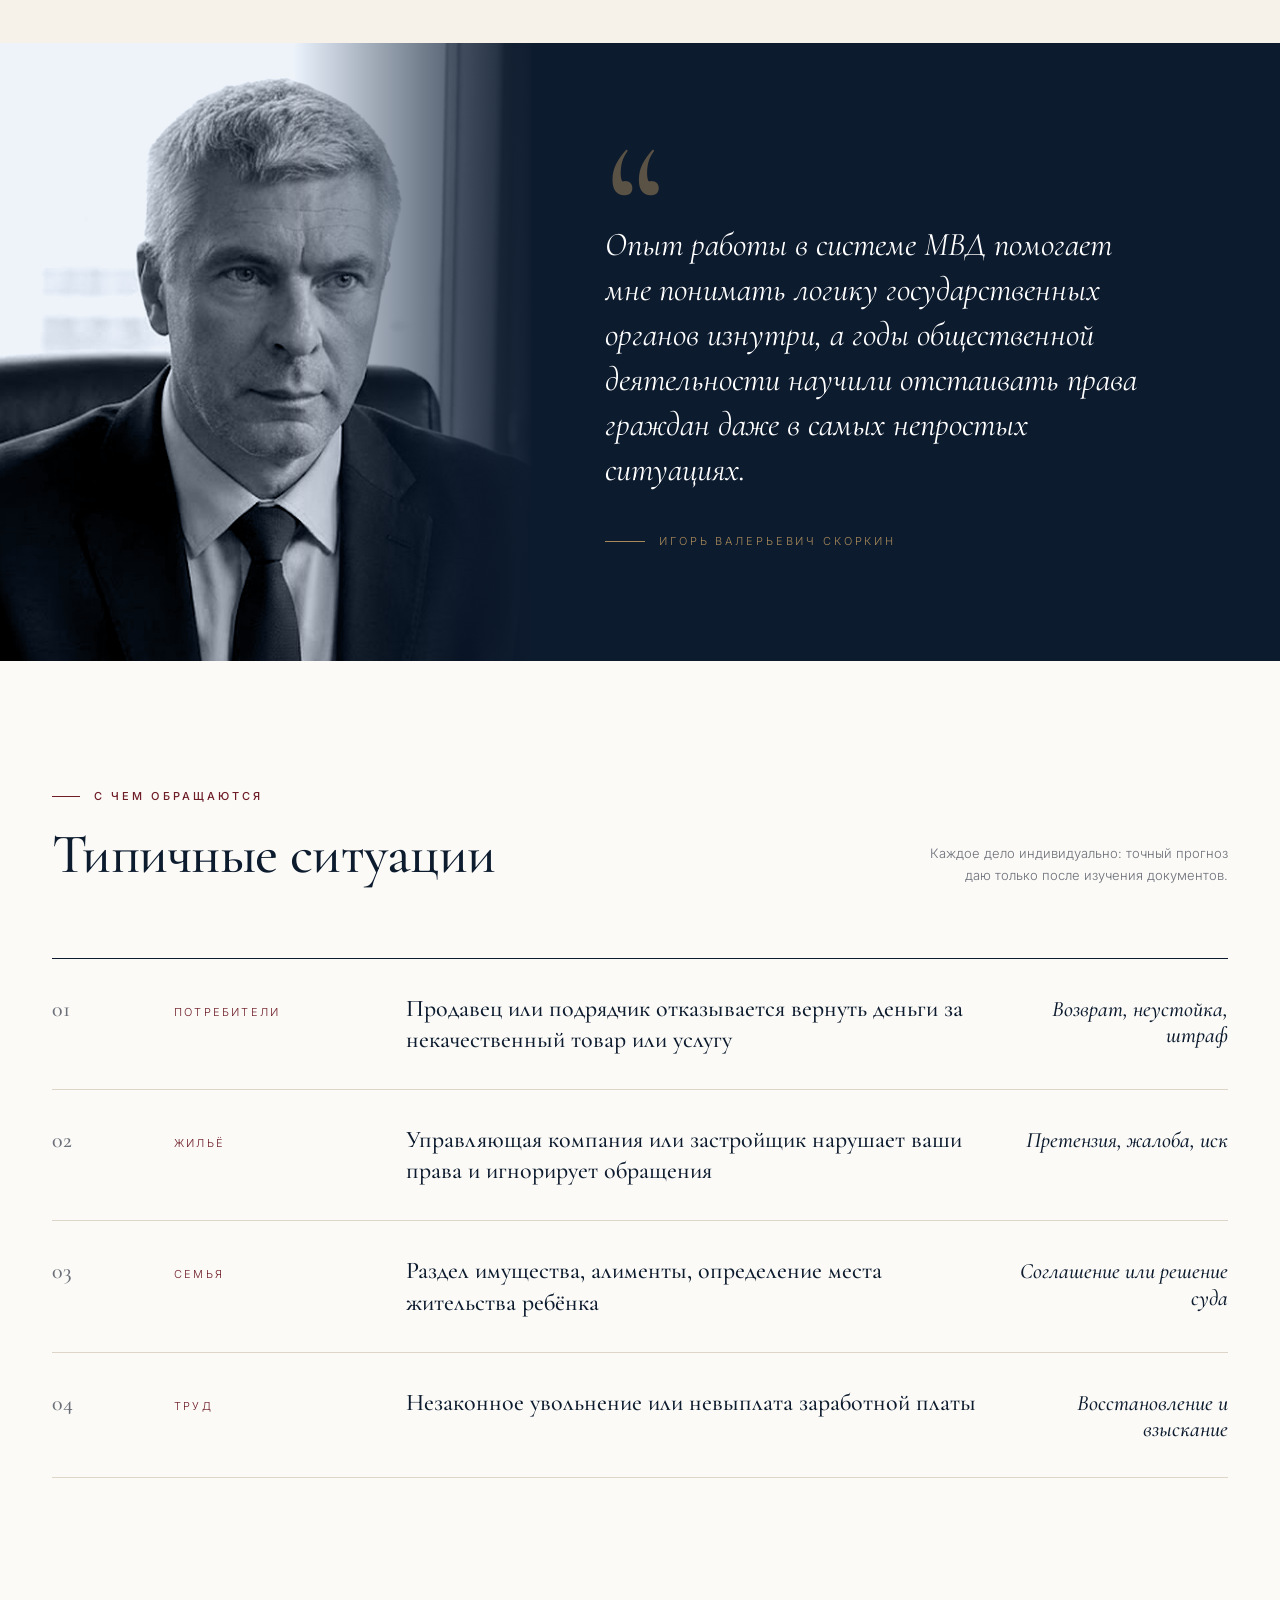
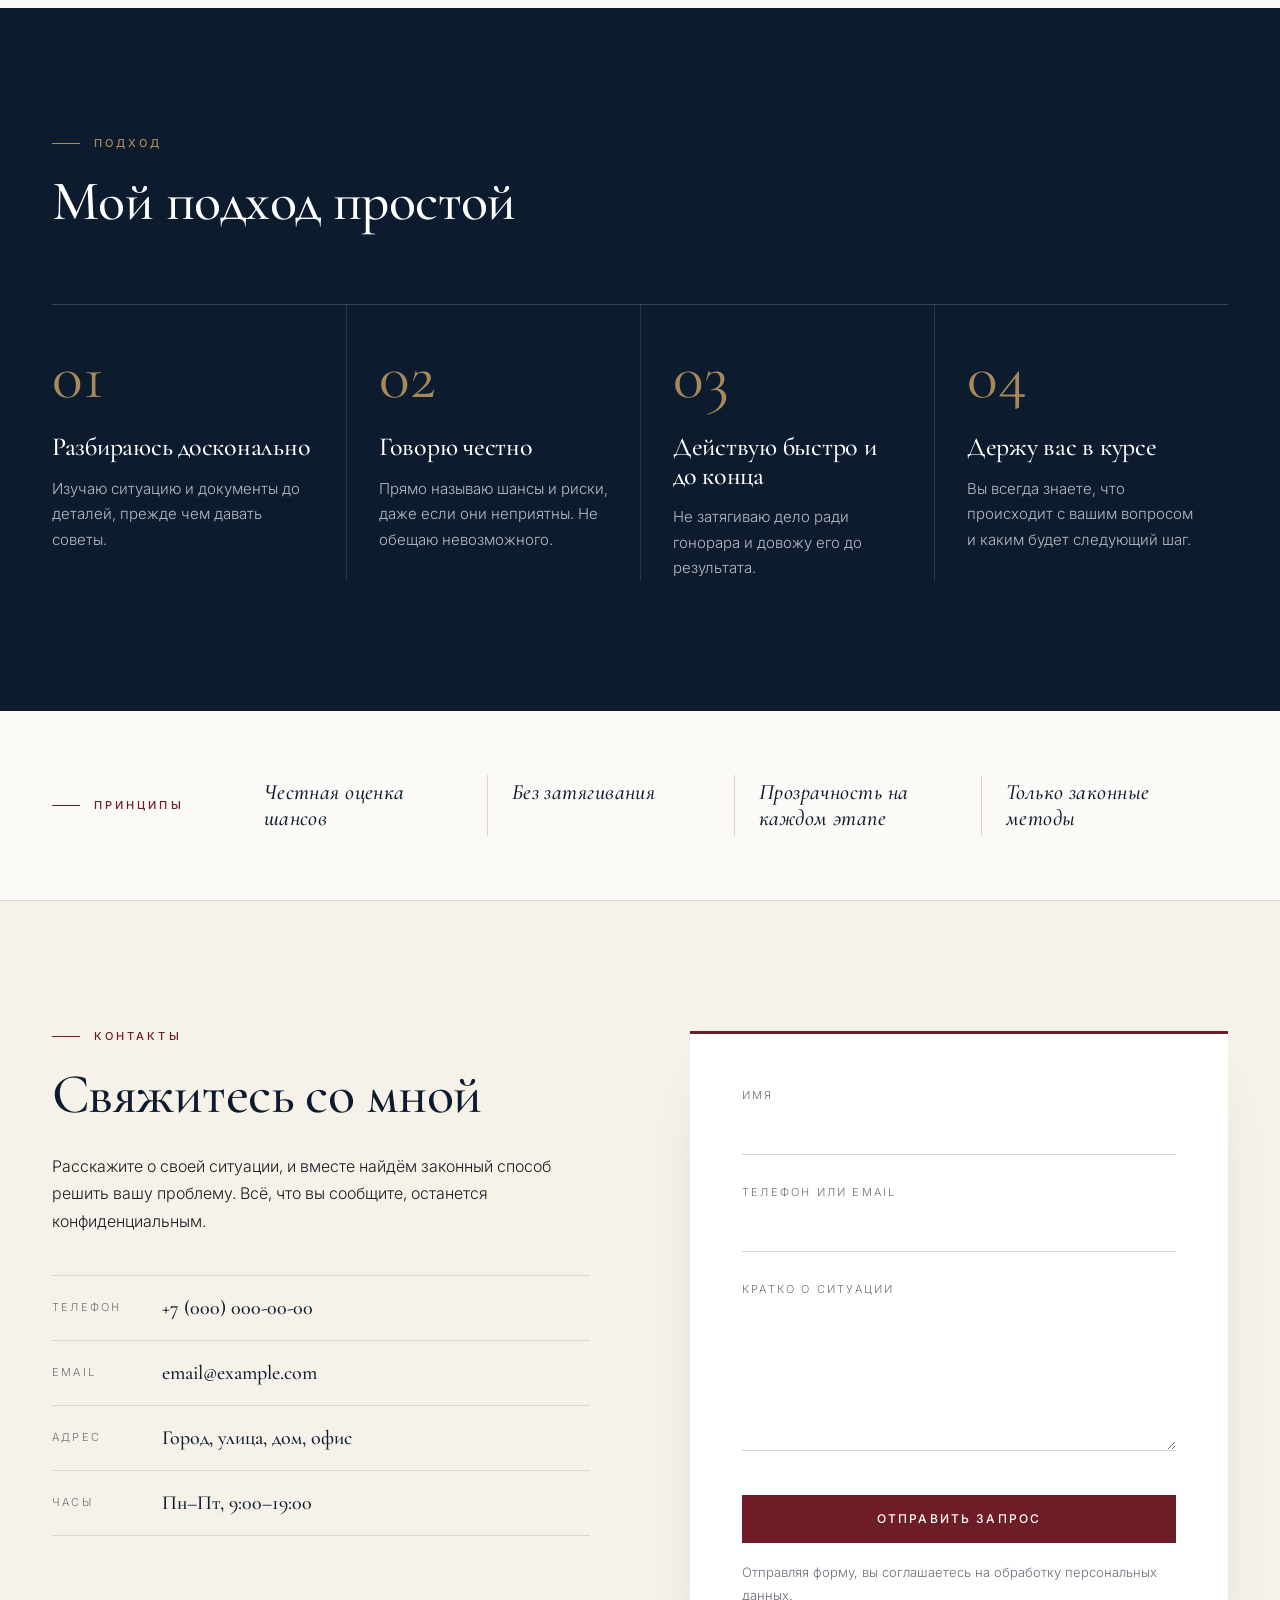
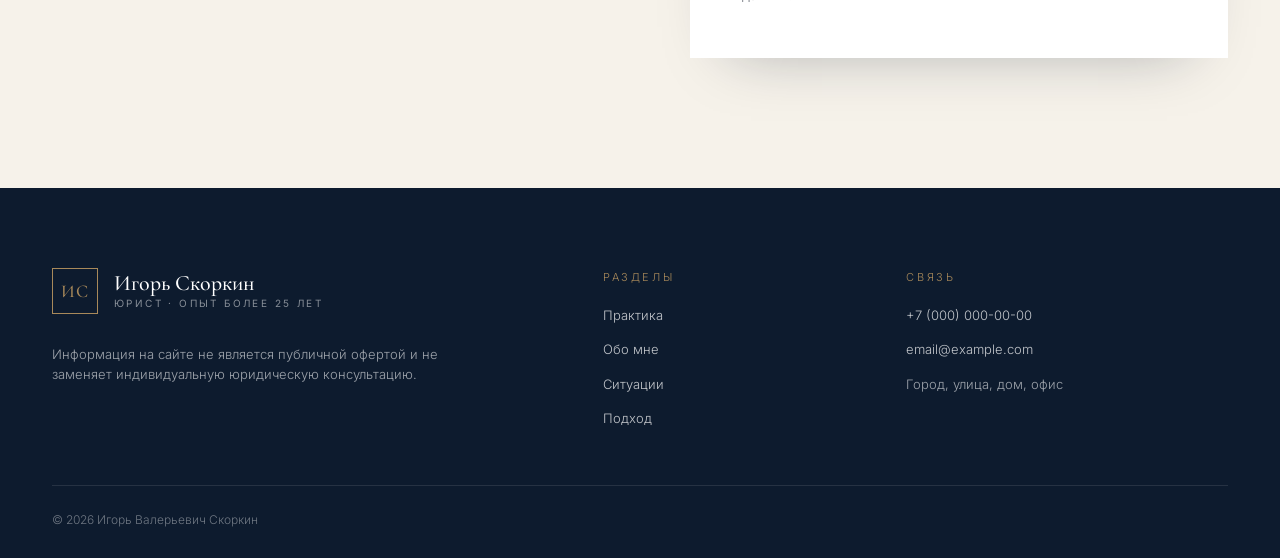
==== commit fda3801e: "Переделать печать на портрете: надпись не съезжает с круга в iOS Safari SVG textPath с CSS-вращением" ====
--- a/index.html
+++ b/index.html
@@ -51,13 +51,10 @@
             <img id="portrait" alt="" data-bind-src="hero.photo">
             <div class="portrait__fallback" data-bind="brand.monogram"></div>
           </div>
-          <svg class="seal" viewBox="0 0 200 200" aria-hidden="true">
-            <defs><path id="seal-path" d="M100,100 m-72,0 a72,72 0 1,1 144,0 a72,72 0 1,1 -144,0"/></defs>
-            <circle cx="100" cy="100" r="96" class="seal__ring"/>
-            <circle cx="100" cy="100" r="54" class="seal__ring seal__ring--in"/>
-            <text class="seal__text"><textPath href="#seal-path" id="seal-text"></textPath></text>
-            <text x="100" y="117" text-anchor="middle" class="seal__mark">§</text>
-          </svg>
+          <div class="seal" aria-hidden="true">
+            <div class="seal__text" id="seal-text"></div>
+            <span class="seal__mark">§</span>
+          </div>
           <figcaption data-bind="hero.photo_caption"></figcaption>
         </figure>
       </div>
--- a/styles.css
+++ b/styles.css
@@ -283,14 +283,23 @@
 .hero__portrait { position: relative; }
 .seal {
   position: absolute; left: -58px; bottom: 36px; width: 132px; height: 132px; z-index: 2;
-  background: var(--paper); border-radius: 50%;
+  background: var(--paper); border-radius: 50%; border: 1px solid var(--brass);
   box-shadow: 0 18px 40px -22px rgba(13,27,46,.55);
   animation: rise 1.1s .5s both;
 }
-.seal__ring { fill: none; stroke: var(--brass); stroke-width: 1; }
-.seal__ring--in { stroke: var(--line); }
-.seal__text { transform-box: view-box; transform-origin: 50% 50%; animation: spin 60s linear infinite; font: 500 13.4px var(--sans); letter-spacing: .21em; text-transform: uppercase; fill: var(--navy); }
-.seal__mark { font: 400 50px var(--serif); fill: var(--oxblood); }
+.seal::after {
+  content: ""; position: absolute; inset: 28%; border-radius: 50%; border: 1px solid var(--line);
+}
+.seal__text { position: absolute; inset: 0; animation: spin 60s linear infinite; }
+.seal__text span {
+  position: absolute; left: 50%; top: 9px; width: 1em; margin-left: -.5em; height: calc(50% - 9px);
+  transform-origin: 50% 100%; text-align: center;
+  font: 500 9.5px/1 var(--sans); text-transform: uppercase; color: var(--navy);
+}
+.seal__mark {
+  position: absolute; inset: 0; display: grid; place-items: center;
+  font: 400 34px/1 var(--serif); color: var(--oxblood);
+}
 @keyframes spin { to { transform: rotate(360deg); } }
 
 /* Направления: линия при наведении */
@@ -344,7 +353,9 @@
   .practice__item:nth-child(2n)::before { left: 32px; }
 }
 @media (max-width: 680px) {
-  .seal { width: 96px; height: 96px; left: auto; right: -6px; bottom: auto; top: -28px; }
+  .seal { width: 104px; height: 104px; left: auto; right: -6px; bottom: auto; top: -30px; }
+  .seal__text span { top: 7px; height: calc(50% - 7px); font-size: 7.6px; }
+  .seal__mark { font-size: 28px; }
   .band { grid-template-columns: 1fr; min-height: 0; }
   .band__photo { height: 420px; }
   .band__photo::after { background: linear-gradient(180deg, rgba(13,27,46,0) 50%, var(--navy)); }
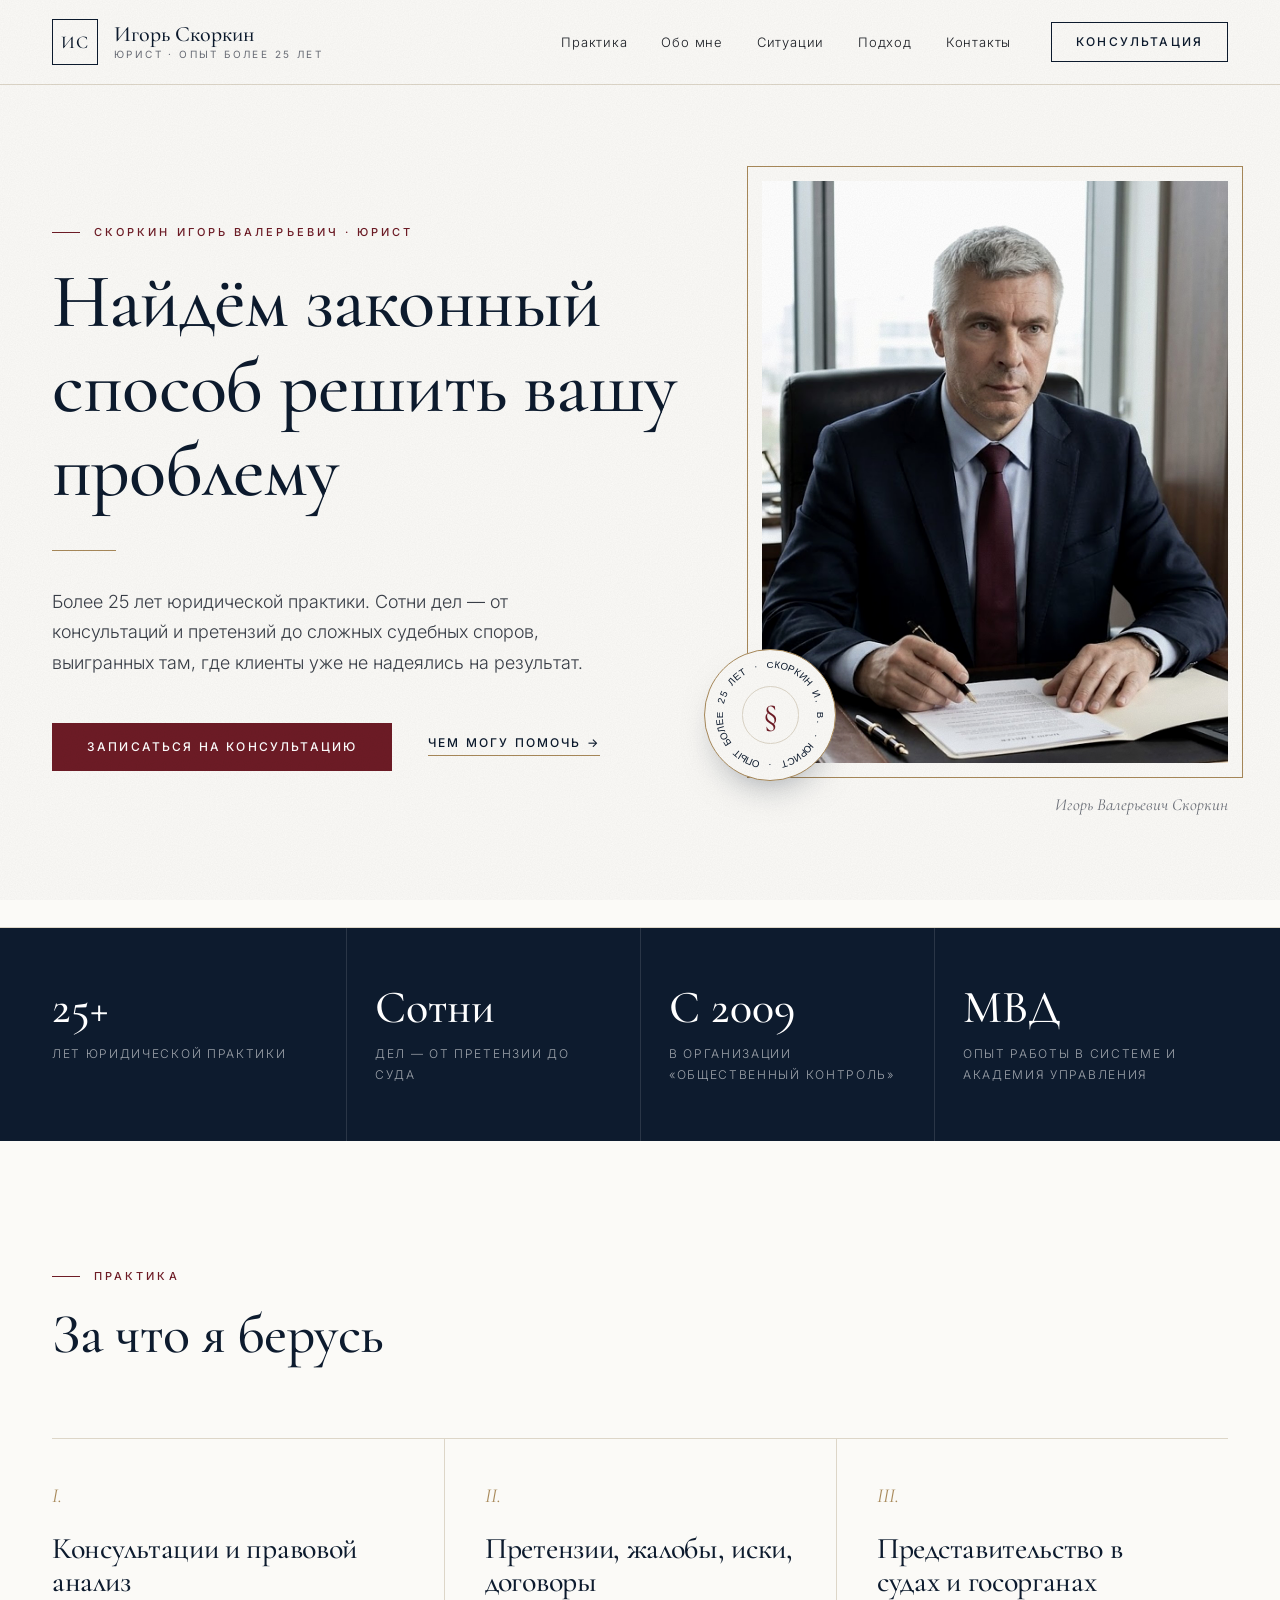
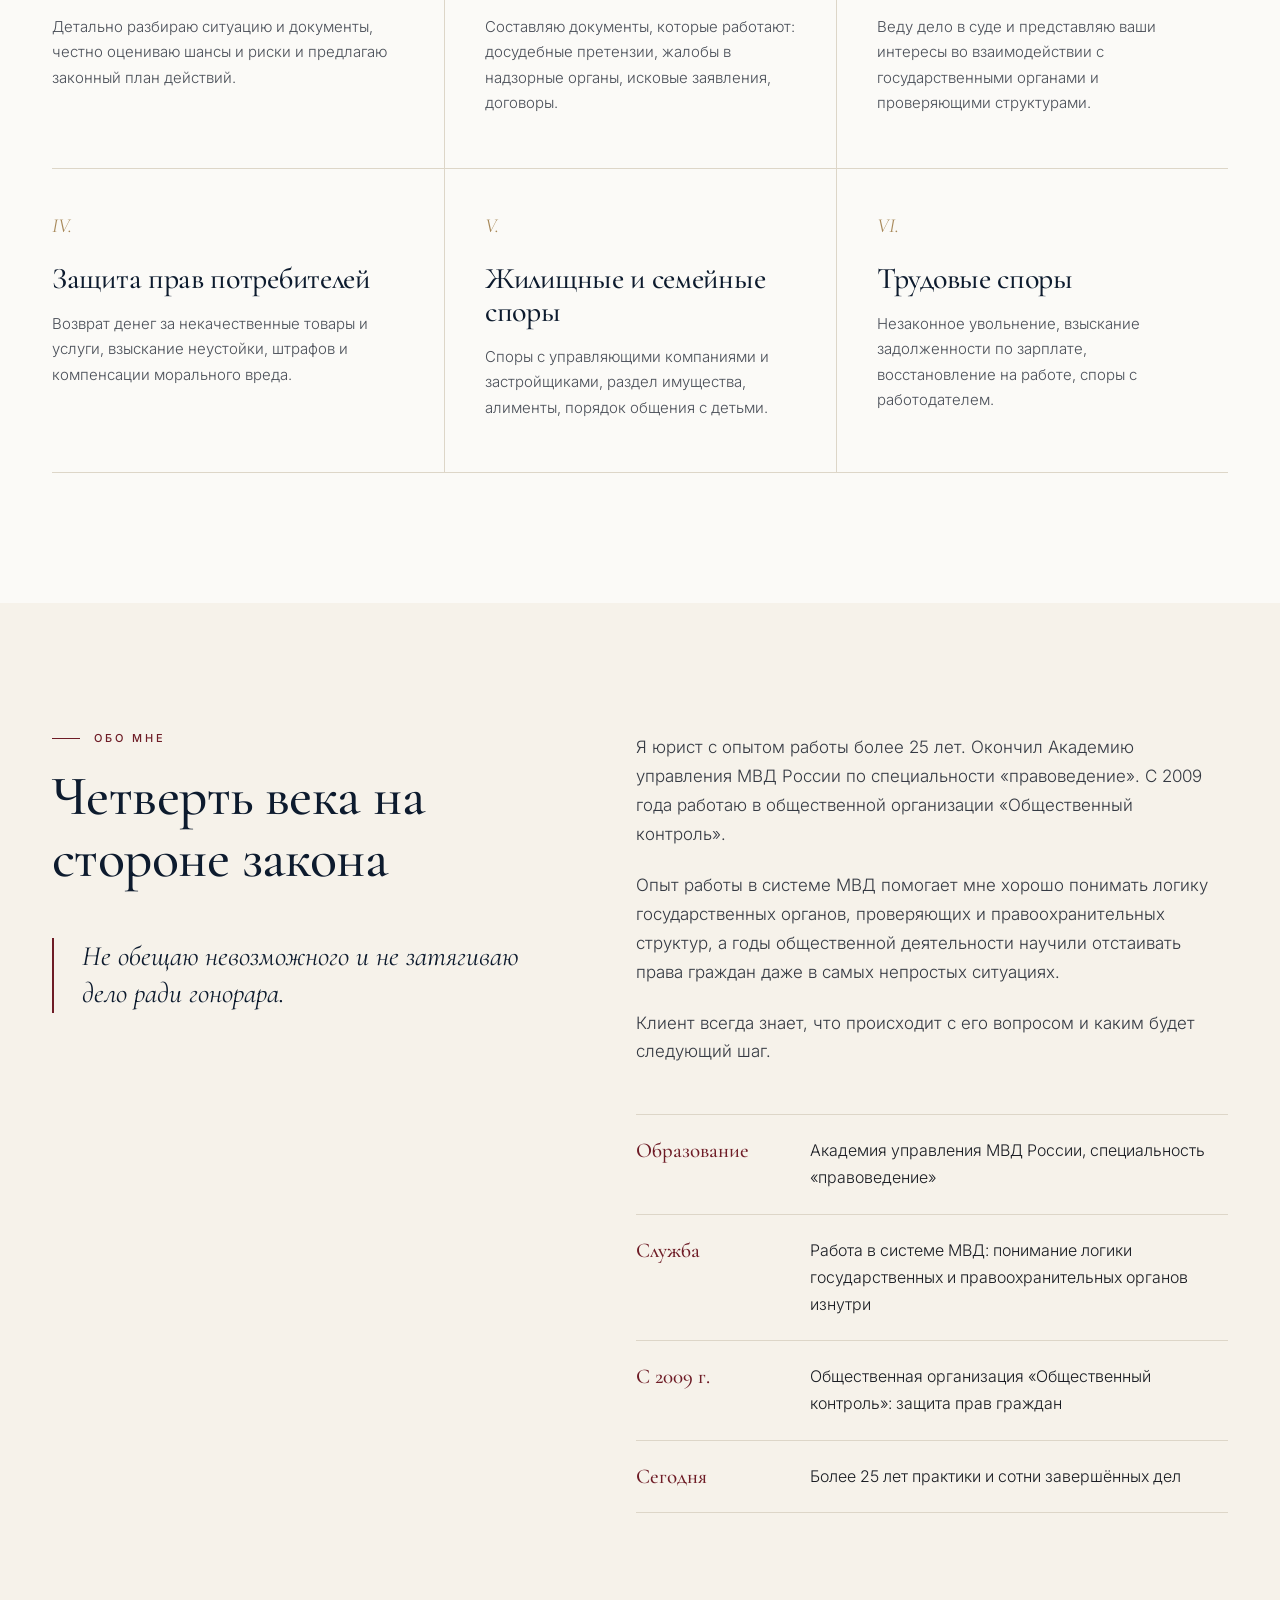
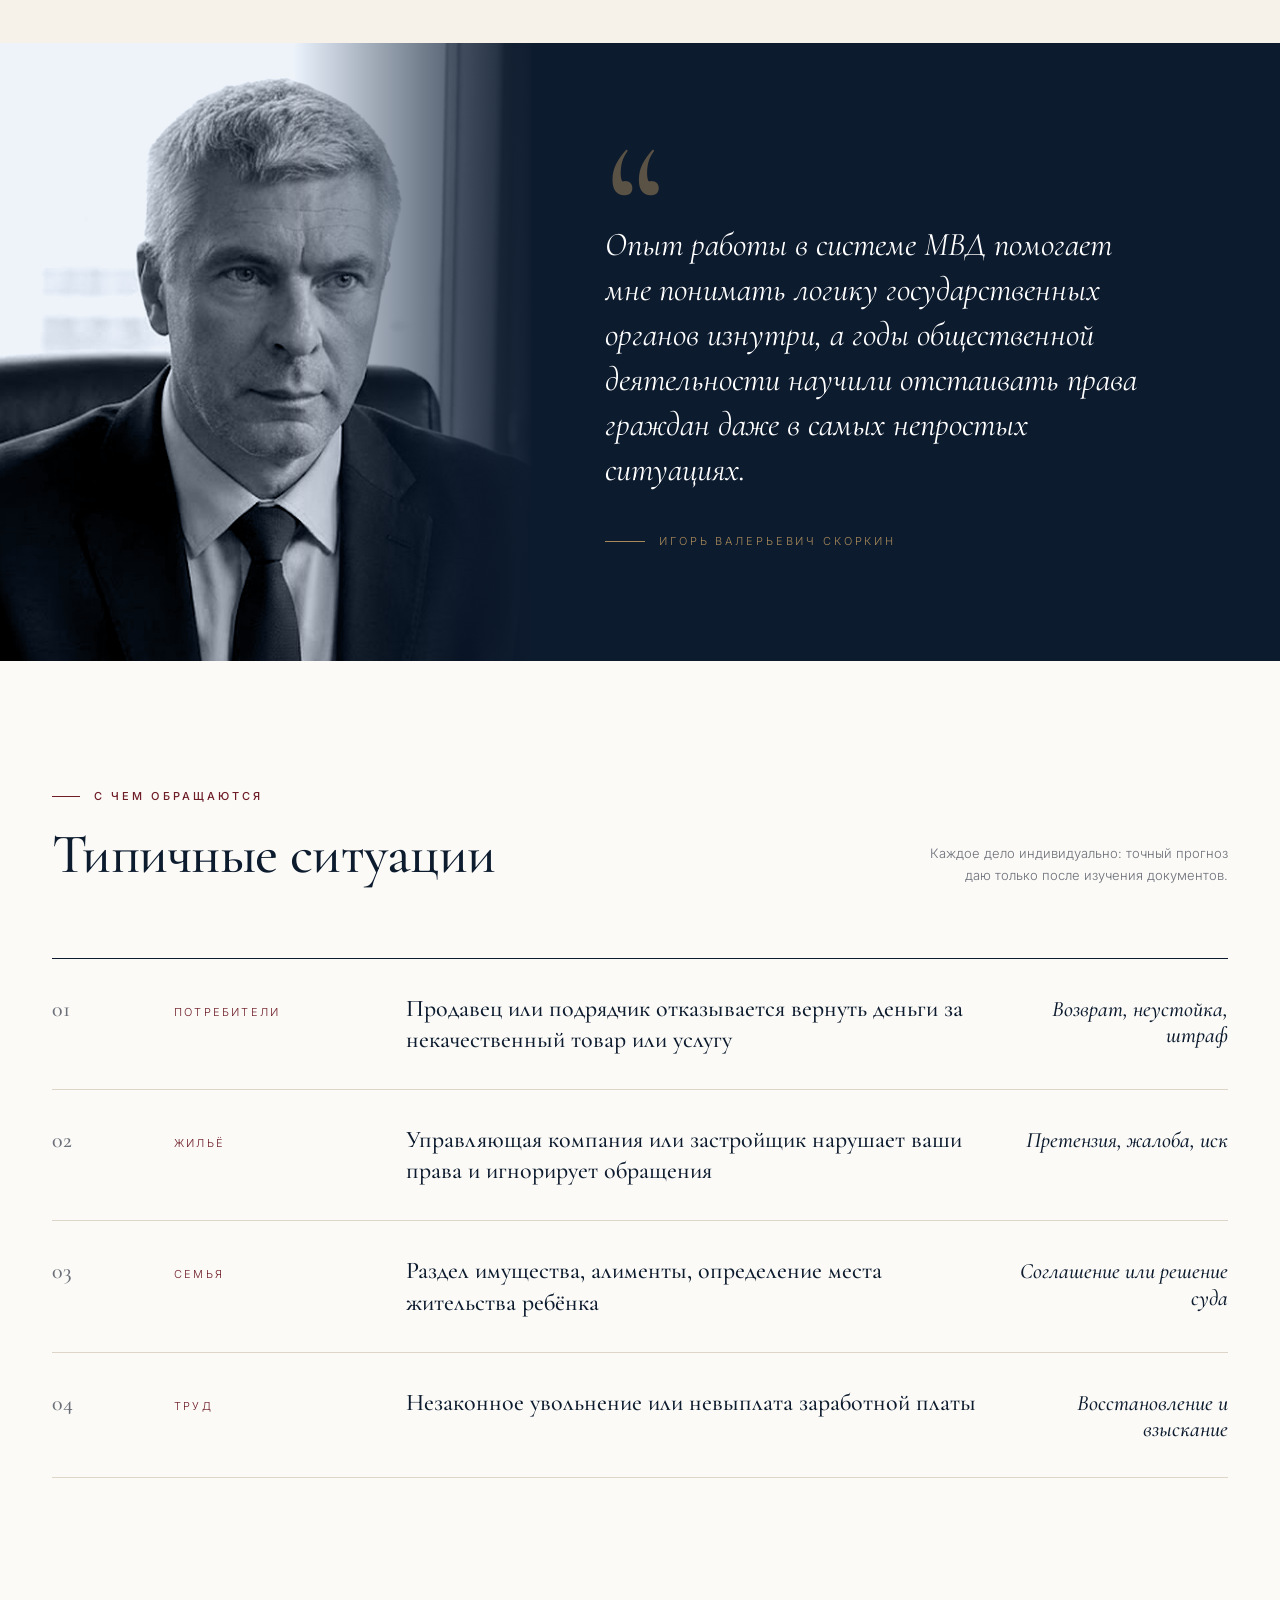
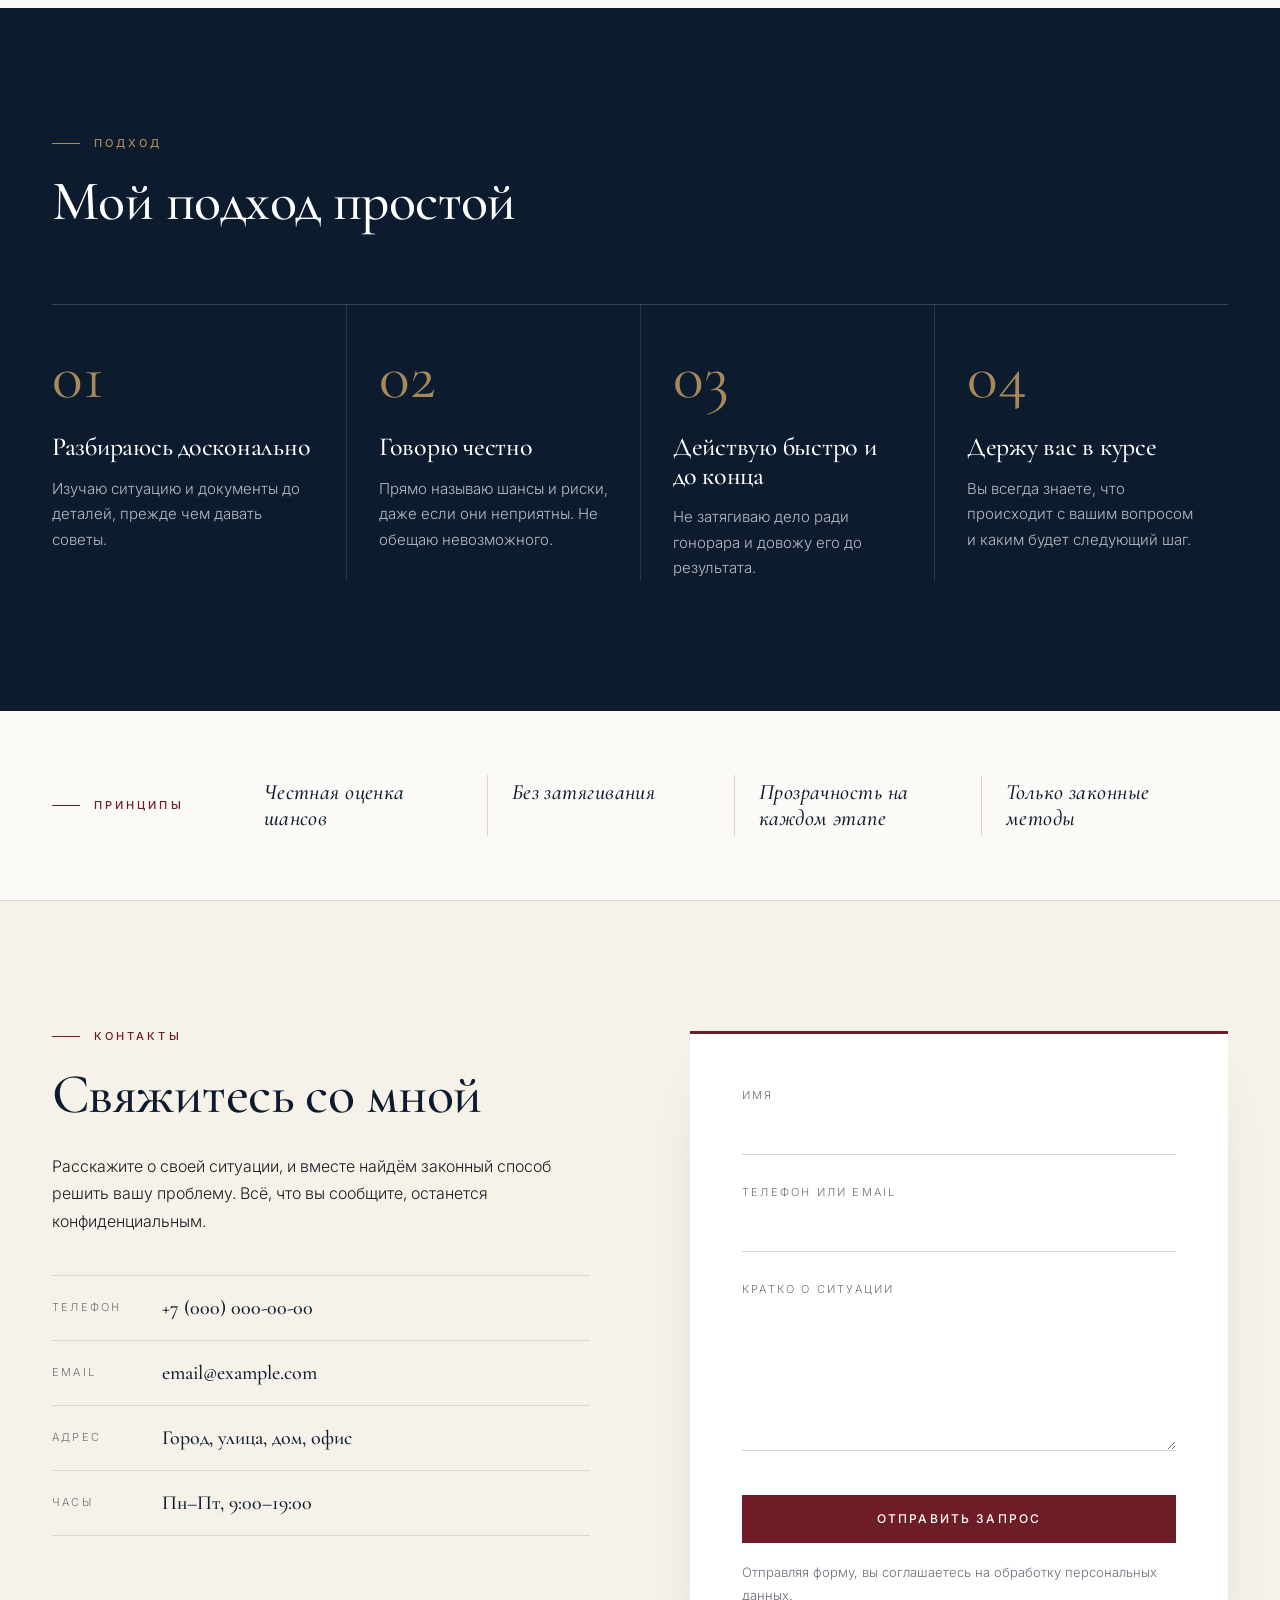
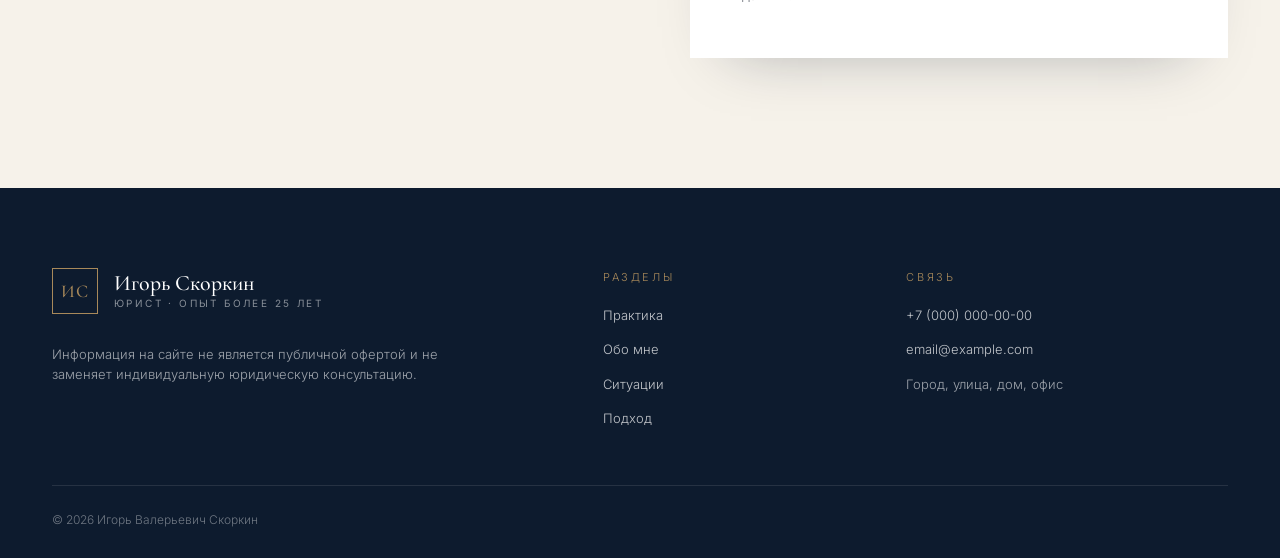
==== commit 8d55423c: "Печать: надпись — вращающаяся SVG-картинка, версии у CSS и JS Буквы повёрнуты атрибутами transform в" ====
--- a/index.html
+++ b/index.html
@@ -9,7 +9,7 @@
   <link rel="preconnect" href="https://fonts.googleapis.com">
   <link rel="preconnect" href="https://fonts.gstatic.com" crossorigin>
   <link href="https://fonts.googleapis.com/css2?family=Cormorant+Garamond:ital,wght@0,400;0,500;0,600;1,400;1,500&family=Inter:wght@300;400;500;600&display=swap" rel="stylesheet">
-  <link rel="stylesheet" href="styles.css">
+  <link rel="stylesheet" href="styles.css?v=4">
 </head>
 <body>
   <header class="topbar" id="top">
@@ -52,7 +52,7 @@
             <div class="portrait__fallback" data-bind="brand.monogram"></div>
           </div>
           <div class="seal" aria-hidden="true">
-            <div class="seal__text" id="seal-text"></div>
+            <img class="seal__text" id="seal-text" alt="">
             <span class="seal__mark">§</span>
           </div>
           <figcaption data-bind="hero.photo_caption"></figcaption>
@@ -186,6 +186,6 @@
     <a class="mbar__cta" href="#contact">Консультация</a>
   </div>
 
-  <script src="app.js"></script>
+  <script src="app.js?v=4"></script>
 </body>
 </html>
--- a/styles.css
+++ b/styles.css
@@ -15,7 +15,7 @@
 }
 
 * { box-sizing: border-box; }
-html { scroll-behavior: smooth; }
+html { scroll-behavior: smooth; -webkit-text-size-adjust: 100%; text-size-adjust: 100%; }
 body {
   margin: 0;
   background: var(--paper);
@@ -290,12 +290,7 @@
 .seal::after {
   content: ""; position: absolute; inset: 28%; border-radius: 50%; border: 1px solid var(--line);
 }
-.seal__text { position: absolute; inset: 0; animation: spin 60s linear infinite; }
-.seal__text span {
-  position: absolute; left: 50%; top: 9px; width: 1em; margin-left: -.5em; height: calc(50% - 9px);
-  transform-origin: 50% 100%; text-align: center;
-  font: 500 9.5px/1 var(--sans); text-transform: uppercase; color: var(--navy);
-}
+.seal__text { position: absolute; inset: 0; width: 100%; height: 100%; animation: spin 60s linear infinite; }
 .seal__mark {
   position: absolute; inset: 0; display: grid; place-items: center;
   font: 400 34px/1 var(--serif); color: var(--oxblood);
@@ -354,7 +349,6 @@
 }
 @media (max-width: 680px) {
   .seal { width: 104px; height: 104px; left: auto; right: -6px; bottom: auto; top: -30px; }
-  .seal__text span { top: 7px; height: calc(50% - 7px); font-size: 7.6px; }
   .seal__mark { font-size: 28px; }
   .band { grid-template-columns: 1fr; min-height: 0; }
   .band__photo { height: 420px; }
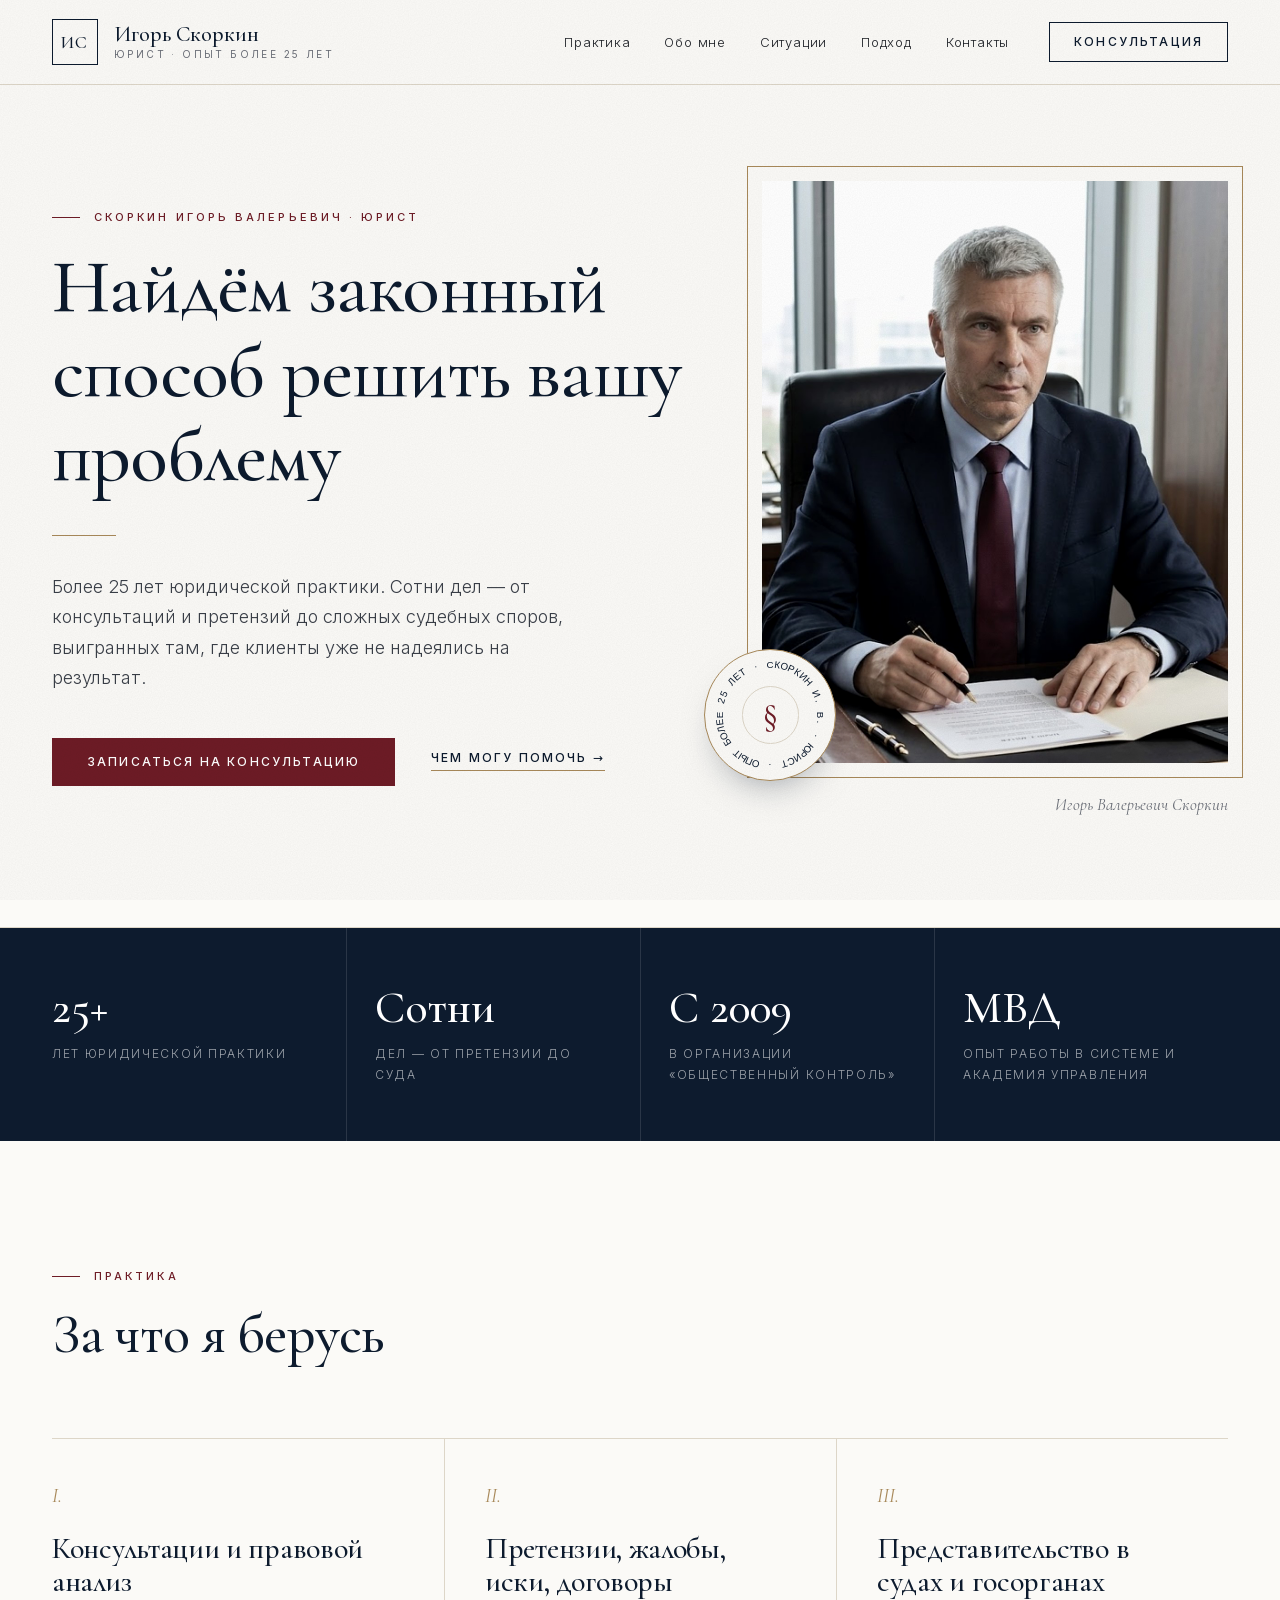
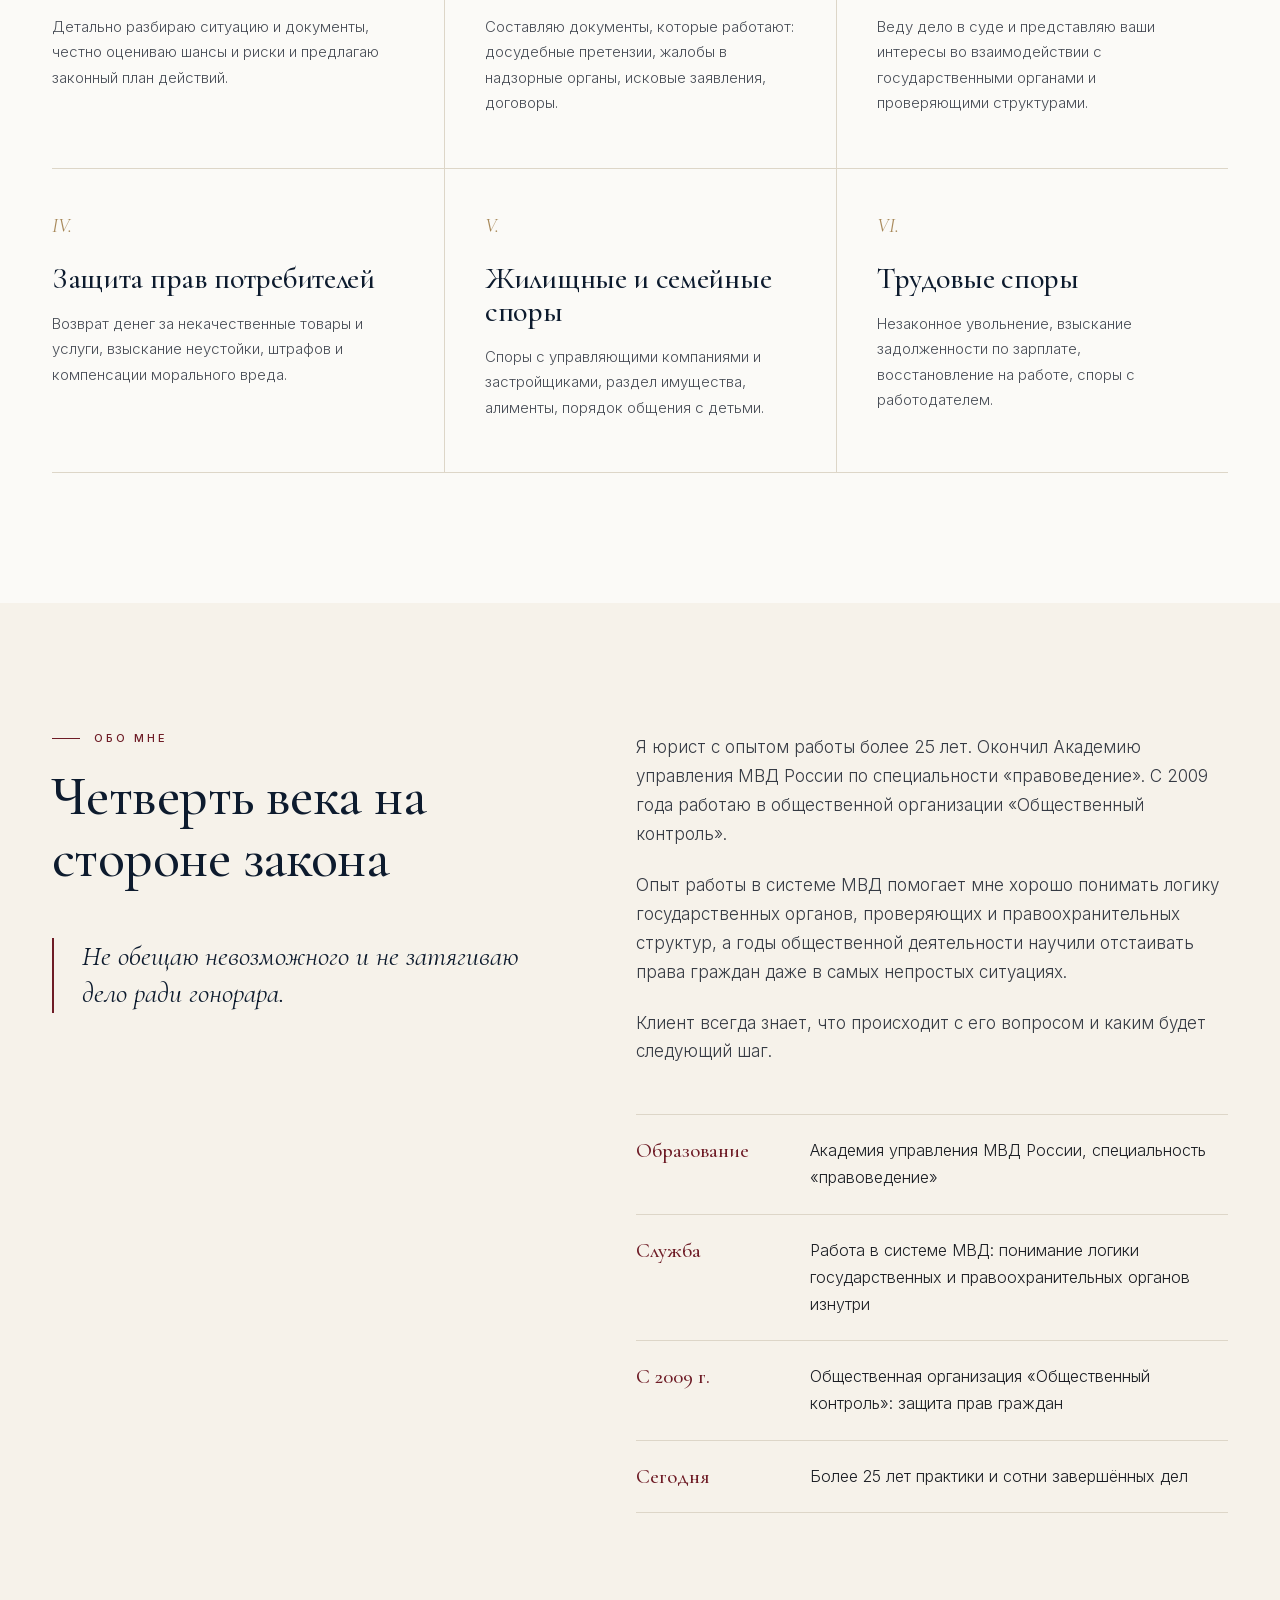
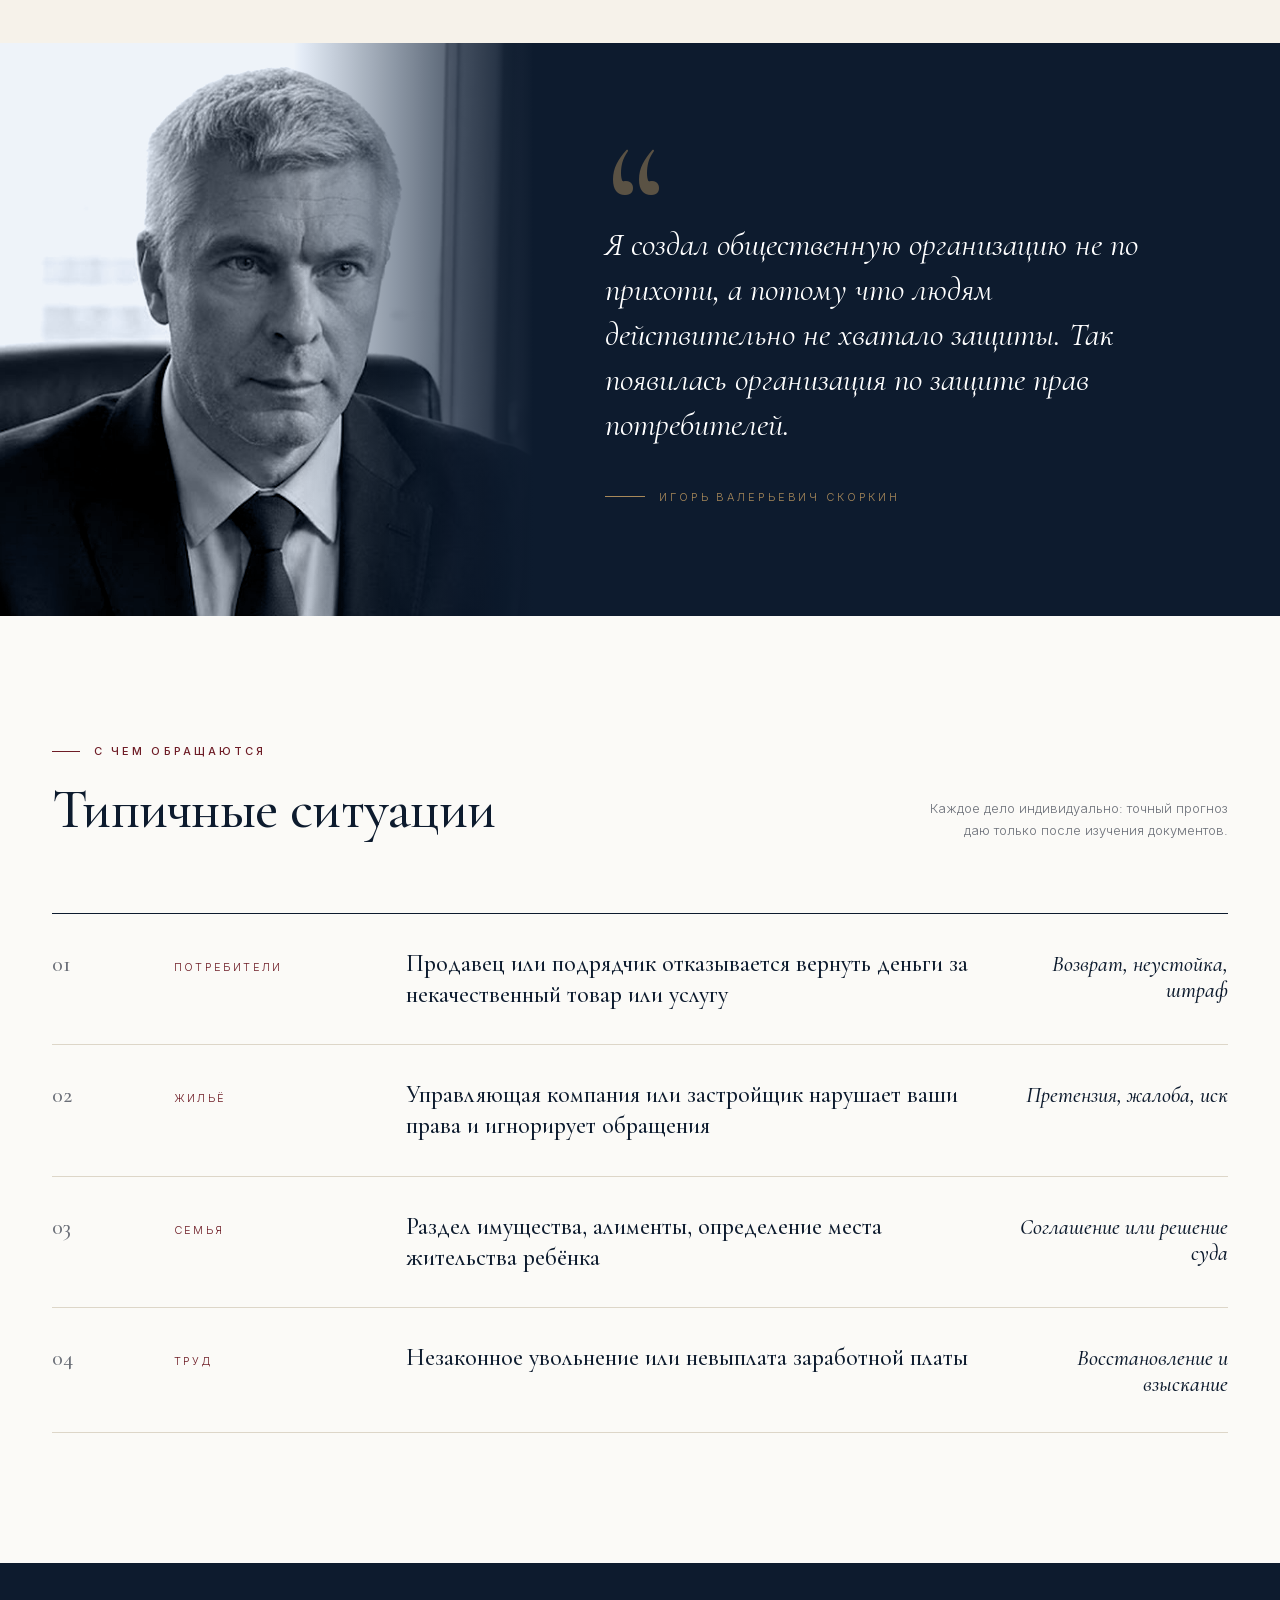
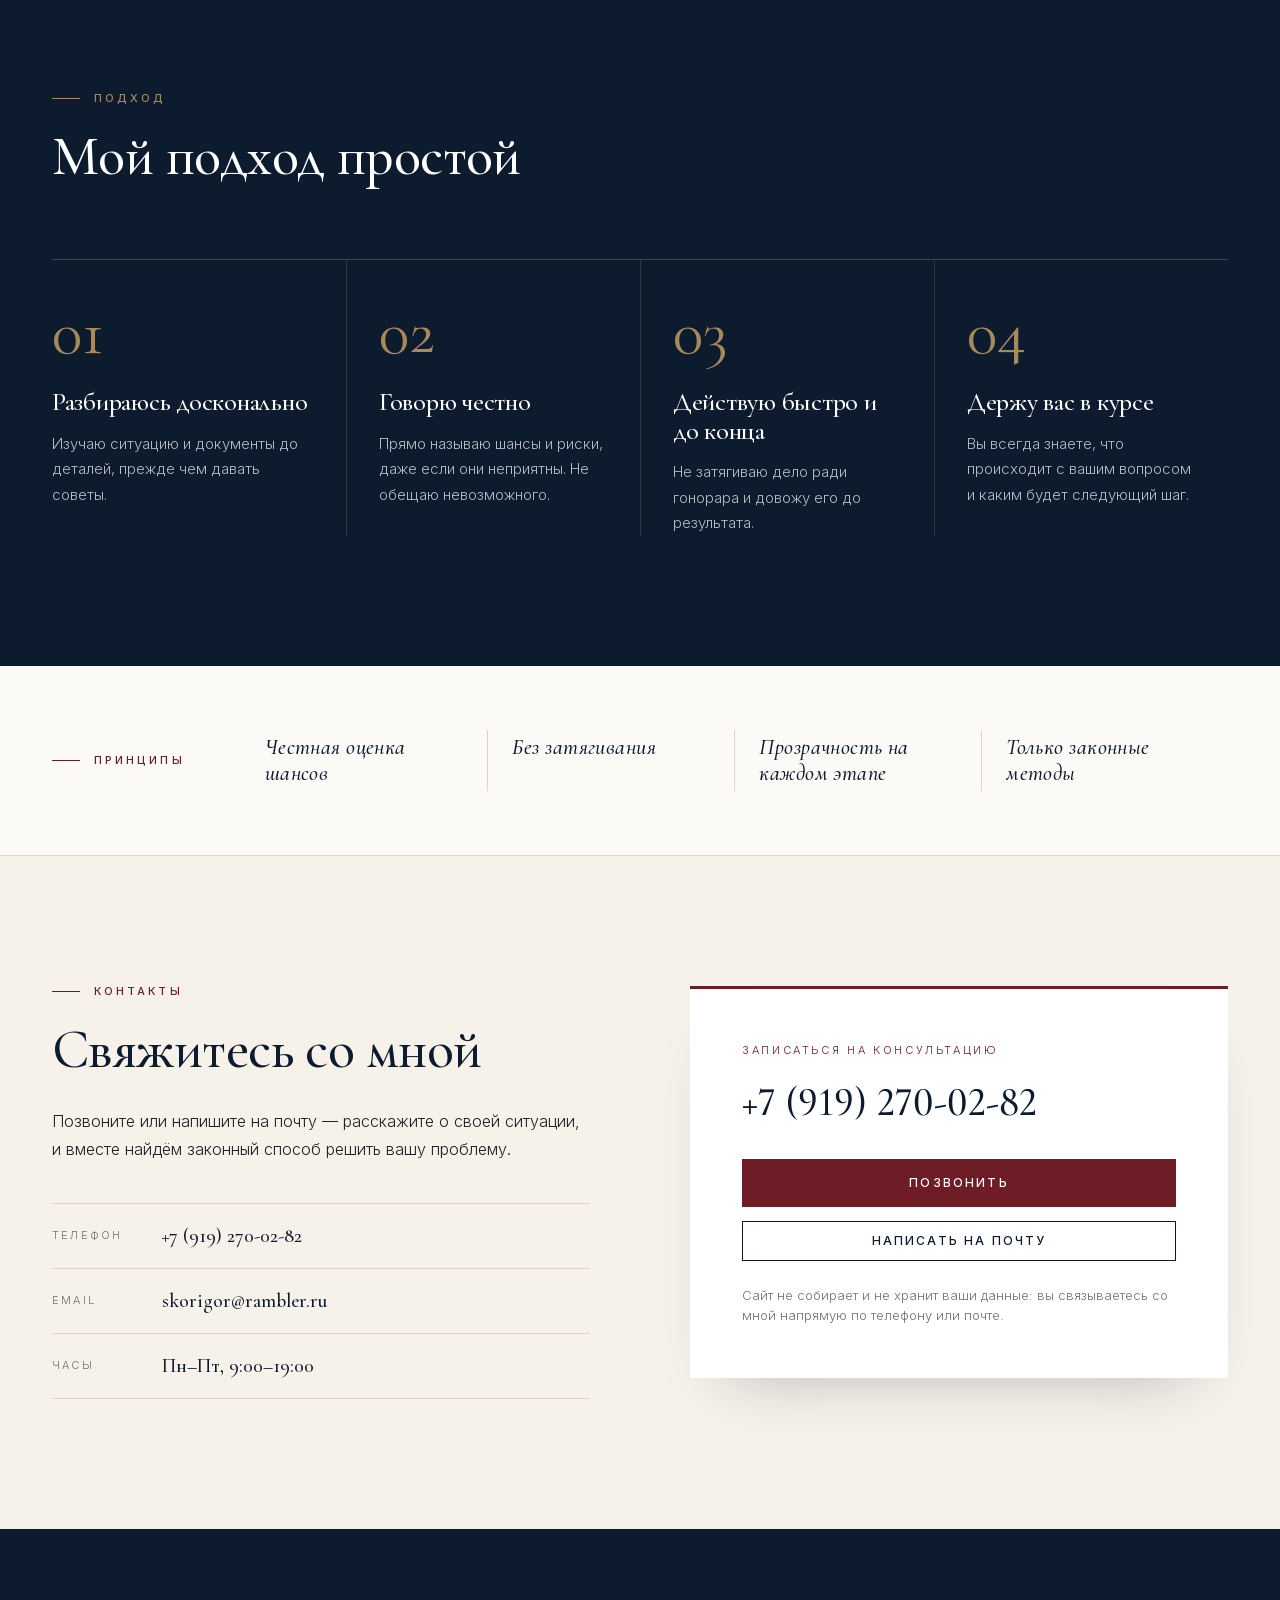
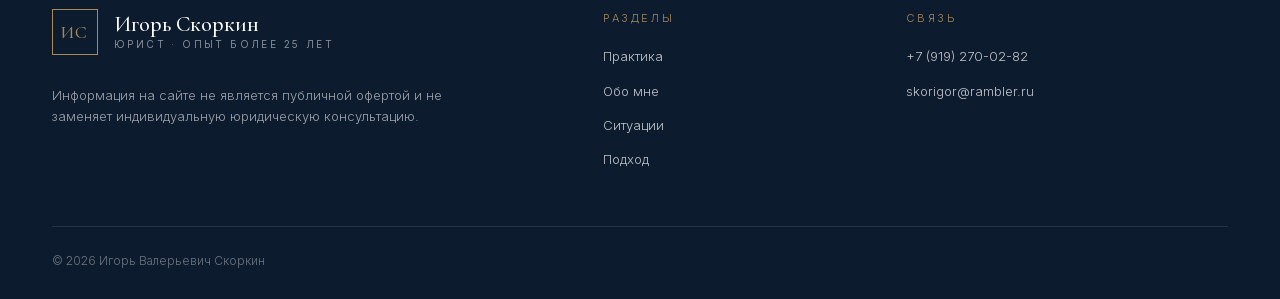
==== commit 8218fb78: "Контакты, убрать форму заявки, шрифты хранить на сайте - телефон и email юриста - вместо формы — кар" ====
--- a/index.html
+++ b/index.html
@@ -6,10 +6,8 @@
   <meta name="theme-color" content="#fbfaf7">
   <title>Юрист</title>
   <meta name="description" content="">
-  <link rel="preconnect" href="https://fonts.googleapis.com">
-  <link rel="preconnect" href="https://fonts.gstatic.com" crossorigin>
-  <link href="https://fonts.googleapis.com/css2?family=Cormorant+Garamond:ital,wght@0,400;0,500;0,600;1,400;1,500&family=Inter:wght@300;400;500;600&display=swap" rel="stylesheet">
-  <link rel="stylesheet" href="styles.css?v=4">
+  <link rel="stylesheet" href="assets/fonts/fonts.css">
+  <link rel="stylesheet" href="styles.css?v=5">
 </head>
 <body>
   <header class="topbar" id="top">
@@ -137,17 +135,17 @@
             <dt>Телефон</dt><dd><a data-bind="brand.phone" data-bind-href="tel:brand.phone"></a></dd>
             <dt>Email</dt><dd><a data-bind="brand.email" data-bind-href="mailto:brand.email"></a></dd>
             <dt class="js-messengers">Мессенджеры</dt><dd class="js-messengers messengers" id="messengers"></dd>
-            <dt>Адрес</dt><dd data-bind="contact.address"></dd>
+            <dt class="js-address">Адрес</dt><dd class="js-address" data-bind="contact.address"></dd>
             <dt>Часы</dt><dd data-bind="contact.hours"></dd>
           </dl>
         </div>
-        <form class="form" id="form">
-          <label><span>Имя</span><input name="name" required autocomplete="name"></label>
-          <label><span>Телефон или email</span><input name="contact" required></label>
-          <label><span>Кратко о ситуации</span><textarea name="message" rows="5"></textarea></label>
-          <button class="btn btn--primary" type="submit" data-bind="contact.form_button"></button>
-          <p class="muted small">Отправляя форму, вы соглашаетесь на обработку персональных данных.</p>
-        </form>
+        <div class="callcard">
+          <p class="callcard__label" data-bind="contact.card_title"></p>
+          <a class="callcard__phone" data-bind="brand.phone" data-bind-href="tel:brand.phone"></a>
+          <a class="btn btn--primary" data-bind="contact.call_button" data-bind-href="tel:brand.phone"></a>
+          <a class="btn btn--ghost" data-bind="contact.mail_button" data-bind-href="mailto:brand.email"></a>
+          <p class="muted small" data-bind="contact.card_note"></p>
+        </div>
       </div>
     </section>
   </main>
@@ -175,7 +173,7 @@
         <p class="footer__title">Связь</p>
         <a data-bind="brand.phone" data-bind-href="tel:brand.phone"></a>
         <a data-bind="brand.email" data-bind-href="mailto:brand.email"></a>
-        <span data-bind="contact.address"></span>
+        <span class="js-address" data-bind="contact.address"></span>
       </div>
     </div>
     <div class="wrap"><div class="footer__bottom">© <span id="year"></span> <span data-bind="hero.photo_caption"></span></div></div>
@@ -186,6 +184,6 @@
     <a class="mbar__cta" href="#contact">Консультация</a>
   </div>
 
-  <script src="app.js?v=4"></script>
+  <script src="app.js?v=5"></script>
 </body>
 </html>
--- a/assets/fonts/fonts.css
+++ b/assets/fonts/fonts.css
@@ -0,0 +1,127 @@
+/* Шрифты хранятся на сайте: посетитель не обращается к серверам Google */
+/* cyrillic */
+@font-face {
+  font-family: 'Cormorant Garamond';
+  font-style: italic;
+  font-weight: 400;
+  font-display: swap;
+  src: url(cormorant-italic-cyrillic-bd3fa9.woff2) format('woff2');
+  unicode-range: U+0301, U+0400-045F, U+0490-0491, U+04B0-04B1, U+2116;
+}
+/* latin */
+@font-face {
+  font-family: 'Cormorant Garamond';
+  font-style: italic;
+  font-weight: 400;
+  font-display: swap;
+  src: url(cormorant-italic-latin-fe99e3.woff2) format('woff2');
+  unicode-range: U+0000-00FF, U+0131, U+0152-0153, U+02BB-02BC, U+02C6, U+02DA, U+02DC, U+0304, U+0308, U+0329, U+2000-206F, U+20AC, U+2122, U+2191, U+2193, U+2212, U+2215, U+FEFF, U+FFFD;
+}
+/* cyrillic */
+@font-face {
+  font-family: 'Cormorant Garamond';
+  font-style: italic;
+  font-weight: 500;
+  font-display: swap;
+  src: url(cormorant-italic-cyrillic-bd3fa9.woff2) format('woff2');
+  unicode-range: U+0301, U+0400-045F, U+0490-0491, U+04B0-04B1, U+2116;
+}
+/* latin */
+@font-face {
+  font-family: 'Cormorant Garamond';
+  font-style: italic;
+  font-weight: 500;
+  font-display: swap;
+  src: url(cormorant-italic-latin-fe99e3.woff2) format('woff2');
+  unicode-range: U+0000-00FF, U+0131, U+0152-0153, U+02BB-02BC, U+02C6, U+02DA, U+02DC, U+0304, U+0308, U+0329, U+2000-206F, U+20AC, U+2122, U+2191, U+2193, U+2212, U+2215, U+FEFF, U+FFFD;
+}
+/* cyrillic */
+@font-face {
+  font-family: 'Cormorant Garamond';
+  font-style: normal;
+  font-weight: 400;
+  font-display: swap;
+  src: url(cormorant-normal-cyrillic-44d82a.woff2) format('woff2');
+  unicode-range: U+0301, U+0400-045F, U+0490-0491, U+04B0-04B1, U+2116;
+}
+/* latin */
+@font-face {
+  font-family: 'Cormorant Garamond';
+  font-style: normal;
+  font-weight: 400;
+  font-display: swap;
+  src: url(cormorant-normal-latin-e99b45.woff2) format('woff2');
+  unicode-range: U+0000-00FF, U+0131, U+0152-0153, U+02BB-02BC, U+02C6, U+02DA, U+02DC, U+0304, U+0308, U+0329, U+2000-206F, U+20AC, U+2122, U+2191, U+2193, U+2212, U+2215, U+FEFF, U+FFFD;
+}
+/* cyrillic */
+@font-face {
+  font-family: 'Cormorant Garamond';
+  font-style: normal;
+  font-weight: 500;
+  font-display: swap;
+  src: url(cormorant-normal-cyrillic-44d82a.woff2) format('woff2');
+  unicode-range: U+0301, U+0400-045F, U+0490-0491, U+04B0-04B1, U+2116;
+}
+/* latin */
+@font-face {
+  font-family: 'Cormorant Garamond';
+  font-style: normal;
+  font-weight: 500;
+  font-display: swap;
+  src: url(cormorant-normal-latin-e99b45.woff2) format('woff2');
+  unicode-range: U+0000-00FF, U+0131, U+0152-0153, U+02BB-02BC, U+02C6, U+02DA, U+02DC, U+0304, U+0308, U+0329, U+2000-206F, U+20AC, U+2122, U+2191, U+2193, U+2212, U+2215, U+FEFF, U+FFFD;
+}
+/* cyrillic */
+@font-face {
+  font-family: 'Inter';
+  font-style: normal;
+  font-weight: 300;
+  font-display: swap;
+  src: url(inter-normal-cyrillic-e34c5f.woff2) format('woff2');
+  unicode-range: U+0301, U+0400-045F, U+0490-0491, U+04B0-04B1, U+2116;
+}
+/* latin */
+@font-face {
+  font-family: 'Inter';
+  font-style: normal;
+  font-weight: 300;
+  font-display: swap;
+  src: url(inter-normal-latin-1ab1ad.woff2) format('woff2');
+  unicode-range: U+0000-00FF, U+0131, U+0152-0153, U+02BB-02BC, U+02C6, U+02DA, U+02DC, U+0304, U+0308, U+0329, U+2000-206F, U+20AC, U+2122, U+2191, U+2193, U+2212, U+2215, U+FEFF, U+FFFD;
+}
+/* cyrillic */
+@font-face {
+  font-family: 'Inter';
+  font-style: normal;
+  font-weight: 400;
+  font-display: swap;
+  src: url(inter-normal-cyrillic-e34c5f.woff2) format('woff2');
+  unicode-range: U+0301, U+0400-045F, U+0490-0491, U+04B0-04B1, U+2116;
+}
+/* latin */
+@font-face {
+  font-family: 'Inter';
+  font-style: normal;
+  font-weight: 400;
+  font-display: swap;
+  src: url(inter-normal-latin-1ab1ad.woff2) format('woff2');
+  unicode-range: U+0000-00FF, U+0131, U+0152-0153, U+02BB-02BC, U+02C6, U+02DA, U+02DC, U+0304, U+0308, U+0329, U+2000-206F, U+20AC, U+2122, U+2191, U+2193, U+2212, U+2215, U+FEFF, U+FFFD;
+}
+/* cyrillic */
+@font-face {
+  font-family: 'Inter';
+  font-style: normal;
+  font-weight: 500;
+  font-display: swap;
+  src: url(inter-normal-cyrillic-e34c5f.woff2) format('woff2');
+  unicode-range: U+0301, U+0400-045F, U+0490-0491, U+04B0-04B1, U+2116;
+}
+/* latin */
+@font-face {
+  font-family: 'Inter';
+  font-style: normal;
+  font-weight: 500;
+  font-display: swap;
+  src: url(inter-normal-latin-1ab1ad.woff2) format('woff2');
+  unicode-range: U+0000-00FF, U+0131, U+0152-0153, U+02BB-02BC, U+02C6, U+02DA, U+02DC, U+0304, U+0308, U+0329, U+2000-206F, U+20AC, U+2122, U+2191, U+2193, U+2212, U+2215, U+FEFF, U+FFFD;
+}
--- a/styles.css
+++ b/styles.css
@@ -67,8 +67,10 @@
 
 /* Шапка */
 .topbar {
-  position: sticky; top: 0; z-index: 20;
+  position: sticky; top: 0; z-index: 50;
   background: var(--paper);
+  /* отдельный слой: в iOS Safari при инерционной прокрутке контент иногда проступал поверх шапки */
+  transform: translateZ(0); -webkit-backface-visibility: hidden; backface-visibility: hidden;
   border-bottom: 1px solid var(--line);
 }
 .topbar__inner { display: flex; align-items: center; gap: 40px; height: 84px; }
@@ -187,16 +189,6 @@
 .contact__list dt { font-size: 11px; letter-spacing: .2em; text-transform: uppercase; color: var(--muted); padding-top: 22px; }
 .contact__list dd { font: 500 20px/1.4 var(--serif); color: var(--navy); }
 .contact__list a { text-decoration: none; }
-.form { background: #fff; padding: 52px; border-top: 3px solid var(--oxblood); box-shadow: 0 30px 60px -40px rgba(13,27,46,.35); }
-.form label { display: block; margin-bottom: 28px; }
-.form label span { display: block; font-size: 11px; letter-spacing: .2em; text-transform: uppercase; color: var(--muted); margin-bottom: 8px; }
-.form input, .form textarea {
-  width: 100%; border: 0; border-bottom: 1px solid var(--line); background: transparent;
-  font: 400 17px/1.5 var(--sans); color: var(--ink); padding: 8px 0; outline: none; resize: vertical;
-}
-.form input:focus, .form textarea:focus { border-bottom-color: var(--navy); }
-.form .btn { width: 100%; margin-top: 8px; }
-.form .small { margin: 18px 0 0; }
 
 /* Подвал */
 .footer { background: var(--navy); color: rgba(255,255,255,.6); padding: 48px 0; font-size: 13px; }
@@ -250,7 +242,6 @@
   .case { grid-template-columns: 1fr; }
   .case__title, .case__result { grid-column: 1; }
   .timeline li { grid-template-columns: 1fr; gap: 4px; }
-  .form { padding: 32px 22px; }
   .contact__list { grid-template-columns: 1fr; }
   .contact__list dt { border-bottom: 0; padding-bottom: 0; }
   .footer__disc { text-align: left; }
@@ -284,6 +275,7 @@
 .seal {
   position: absolute; left: -58px; bottom: 36px; width: 132px; height: 132px; z-index: 2;
   background: var(--paper); border-radius: 50%; border: 1px solid var(--brass);
+  overflow: hidden; /* углы вращающейся картинки не должны выходить за круг и за край экрана */
   box-shadow: 0 18px 40px -22px rgba(13,27,46,.55);
   animation: rise 1.1s .5s both;
 }
@@ -378,3 +370,21 @@
   *, *::before, *::after { animation: none !important; transition: none !important; }
   .reveal { opacity: 1; transform: none; }
 }
+
+/* Карточка связи вместо формы: сайт не собирает персональные данные */
+.callcard {
+  background: #fff; padding: 52px; border-top: 3px solid var(--oxblood);
+  box-shadow: 0 30px 60px -40px rgba(13,27,46,.35);
+  display: flex; flex-direction: column; gap: 14px; align-self: start;
+}
+.callcard__label { margin: 0; font-size: 11px; letter-spacing: .24em; text-transform: uppercase; color: var(--oxblood); }
+.callcard__phone {
+  font: 500 clamp(32px, 3.2vw, 44px)/1.15 var(--serif); color: var(--navy); text-decoration: none;
+  font-variant-numeric: lining-nums; margin: 6px 0 18px; white-space: nowrap;
+}
+.callcard .btn { width: 100%; }
+.callcard .small { margin: 10px 0 0; line-height: 1.6; }
+@media (max-width: 680px) {
+  .callcard { padding: 32px 22px; }
+  .callcard__phone { font-size: 30px; }
+}
